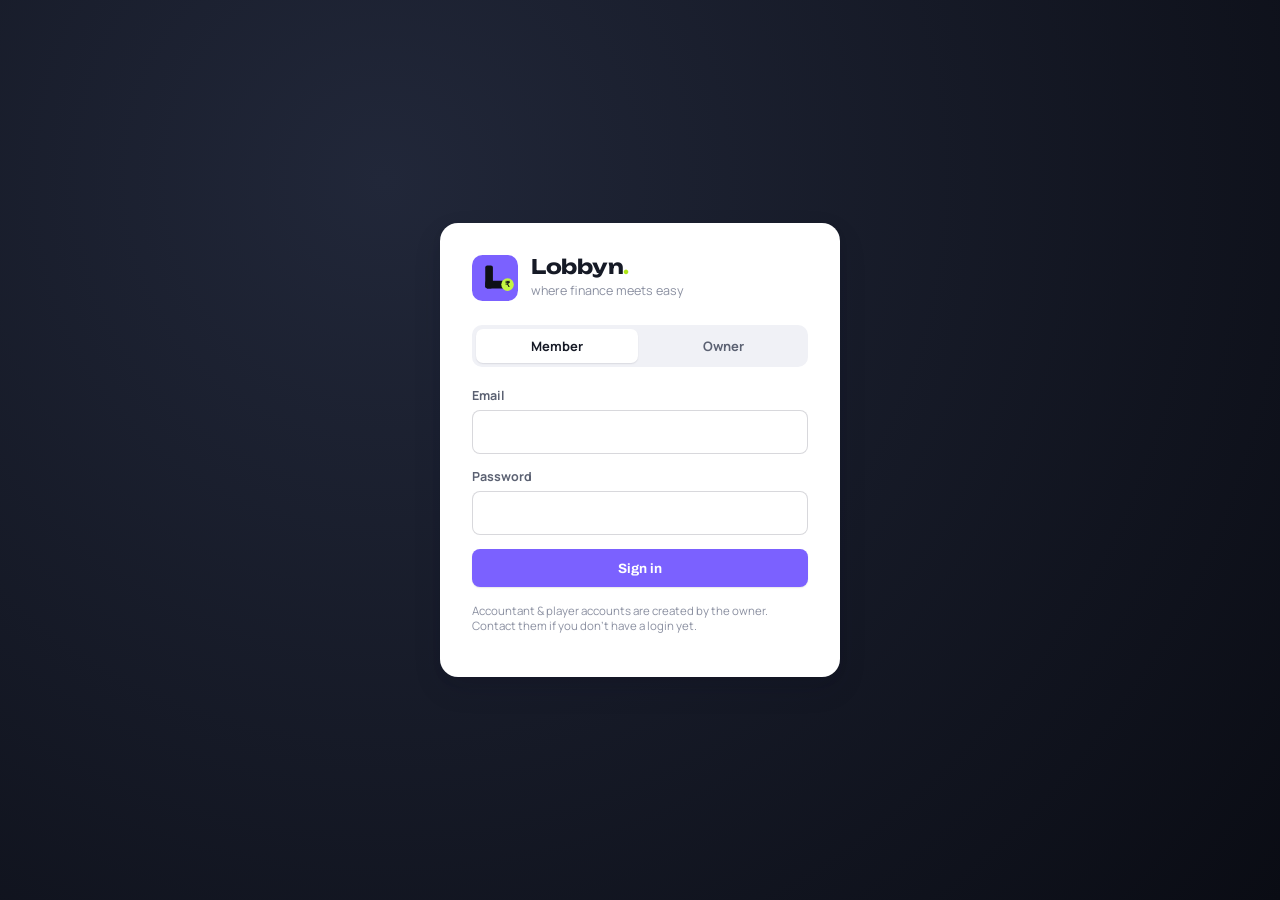
==== index.html @ ceb93d9d "Rename index (3).html to index.html" ====
<!DOCTYPE html>
<html lang="en">
<head>
<meta charset="UTF-8">
<meta name="viewport" content="width=device-width, initial-scale=1, maximum-scale=1">
<title>Lobbyn — where finance meets easy</title>
<link rel="stylesheet" href="fonts.css">
<link rel="preconnect" href="https://fonts.googleapis.com">
<link rel="preconnect" href="https://fonts.gstatic.com" crossorigin>
<link href="https://fonts.googleapis.com/css2?family=Unbounded:wght@600;700&display=swap" rel="stylesheet">
<style>
  :root {
    color-scheme: light;
    --ink-950: #0a0c14;
    --ink-900: #10131e;
    --ink-800: #171b2a;
    --ink-700: #212739;
    --ink-600: #2d3550;
    /* Lobbyn brand palette */
    --violet-700: #4b2fd1;  /* Deep */
    --violet-600: #6a4ae8;
    --violet-500: #7b61ff;  /* Primary */
    --violet-100: #ece7ff;
    --lime-500: #c4f542;    /* Accent */
    --lime-600: #aee617;
    --cyan-500: #17b8c4;
    --page: #f5f6f9;
    --surface: #ffffff;
    --surface-sunken: #f0f1f6;
    --ink-primary: #161a26;
    --ink-secondary: #5b6172;
    --ink-muted: #8b90a1;
    --border: rgba(15,16,42,0.09);
    --border-strong: rgba(15,16,42,0.16);
    --shadow-sm: 0 1px 2px rgba(15,16,42,0.06), 0 1px 1px rgba(15,16,42,0.04);
    --shadow-md: 0 4px 10px rgba(15,16,42,0.08), 0 2px 4px rgba(15,16,42,0.05);
    --shadow-lg: 0 12px 28px rgba(15,16,42,0.12), 0 4px 10px rgba(15,16,42,0.06);
    --good: #0ca35c;
    --good-bg: #e3f8ed;
    --warning: #a66c00;
    --warning-bg: #fdf1d6;
    --serious: #c1502c;
    --serious-bg: #fbe8e0;
    --critical: #c22e2e;
    --critical-bg: #fbe4e4;
    --seq-1: #b7a4f2;
    --seq-2: #9678ea;
    --seq-3: #7040d6;
    --seq-4: #4c2aa6;
    --radius-sm: 8px;
    --radius-md: 12px;
    --radius-lg: 18px;
    --font-display: 'Archivo', system-ui, -apple-system, sans-serif;
    --font-brand: 'Unbounded', 'Archivo', system-ui, sans-serif;
    --font-body: 'Manrope', system-ui, -apple-system, sans-serif;
    --font-mono: 'JetBrains Mono', ui-monospace, monospace;
  }

  * { box-sizing: border-box; }
  html, body { margin: 0; padding: 0; }
  body {
    font-family: var(--font-body);
    background: var(--page);
    color: var(--ink-primary);
    -webkit-font-smoothing: antialiased;
    min-height: 100vh;
  }
  h1, h2, h3, h4, .brand, button, .nav-item, .btn { font-family: var(--font-display); }
  .brand-word { font-family: var(--font-brand); font-weight: 700; letter-spacing: -0.3px; }
  .brand-word .dot { color: var(--lime-600); }
  .num, td.num, .stat-value, .badge-count { font-variant-numeric: tabular-nums; font-family: var(--font-mono); }
  a { color: inherit; }
  button { font: inherit; cursor: pointer; }
  input, select, textarea { font: inherit; }

  @media (prefers-reduced-motion: no-preference) {
    .card, .btn, .nav-item, .modal-panel, .toast { transition: box-shadow .18s ease, transform .18s ease, background .18s ease, border-color .18s ease; }
  }

  /* ---------- Layout shell ---------- */
  #app { min-height: 100vh; }
  .shell { display: flex; min-height: 100vh; }
  .sidebar {
    width: 248px; flex-shrink: 0; background: linear-gradient(180deg, var(--ink-900), var(--ink-950));
    color: #dfe1f0; display: flex; flex-direction: column; position: sticky; top: 0; height: 100vh;
  }
  .sidebar-brand { padding: 22px 20px 18px; display: flex; align-items: center; gap: 11px; border-bottom: 1px solid rgba(255,255,255,0.08); }
  .sidebar-brand .mark { width: 34px; height: 34px; flex-shrink: 0; }
  .sidebar-brand .name { font-size: 16px; color: #fff; line-height: 1.1; }
  .sidebar-brand .sub { font-size: 10.5px; color: #939ab8; letter-spacing: .06em; text-transform: uppercase; margin-top: 3px; }
  .sidebar-nav { flex: 1; padding: 14px 10px; display: flex; flex-direction: column; gap: 2px; overflow-y: auto; }
  .nav-item {
    display: flex; align-items: center; gap: 11px; padding: 10px 12px; border-radius: var(--radius-sm);
    background: transparent; border: none; color: #b7bad3; text-align: left; font-size: 13.5px; font-weight: 600;
    width: 100%;
  }
  .nav-item svg { width: 18px; height: 18px; flex-shrink: 0; opacity: .85; }
  .nav-item:hover { background: rgba(255,255,255,0.06); color: #fff; }
  .nav-item.active { background: rgba(123,97,255,0.22); color: #d9c9fb; }
  .nav-item.active svg { opacity: 1; }
  .sidebar-foot { padding: 14px; border-top: 1px solid rgba(255,255,255,0.08); }
  .sidebar-user { display: flex; align-items: center; gap: 10px; padding: 8px; border-radius: var(--radius-sm); }
  .sidebar-user .avatar {
    width: 32px; height: 32px; border-radius: 50%; background: var(--ink-700); color: #fff; display: flex;
    align-items: center; justify-content: center; font-weight: 700; font-size: 13px; flex-shrink: 0;
  }
  .sidebar-user .who { flex: 1; min-width: 0; }
  .sidebar-user .who .n { color: #fff; font-size: 13px; font-weight: 700; white-space: nowrap; overflow: hidden; text-overflow: ellipsis; }
  .sidebar-user .who .r { color: #9098b8; font-size: 11px; white-space: nowrap; overflow: hidden; text-overflow: ellipsis; }
  .sidebar-user-editable { cursor: pointer; }
  .sidebar-user-editable:hover { background: rgba(255,255,255,0.06); }
  .logout-btn { background: none; border: none; color: #9098b8; padding: 6px; border-radius: 6px; display: flex; }
  .logout-btn:hover { color: #fff; background: rgba(255,255,255,0.08); }
  .logout-btn svg { width: 16px; height: 16px; }

  .main { flex: 1; min-width: 0; display: flex; flex-direction: column; }
  .topbar {
    height: 64px; flex-shrink: 0; display: flex; align-items: center; justify-content: space-between;
    padding: 0 28px; background: var(--surface); border-bottom: 1px solid var(--border);
    position: sticky; top: 0; z-index: 5;
  }
  .topbar h1 { margin: 0; font-size: 18px; font-weight: 700; }
  .topbar .sub { font-size: 12.5px; color: var(--ink-muted); margin-top: 1px; }
  .content { padding: 26px 28px 60px; max-width: 1240px; width: 100%; margin: 0 auto; }

  /* ---------- Primitives ---------- */
  .btn {
    display: inline-flex; align-items: center; justify-content: center; gap: 8px; padding: 9px 16px;
    border-radius: var(--radius-sm); border: 1px solid transparent; font-weight: 700; font-size: 13.5px;
    min-height: 38px; white-space: nowrap;
  }
  .btn svg { width: 15px; height: 15px; }
  .btn-primary { background: var(--violet-500); color: #fff; box-shadow: var(--shadow-sm); }
  .btn-primary:hover { background: var(--violet-600); box-shadow: var(--shadow-md); transform: translateY(-1px); }
  .btn-primary:active { transform: translateY(0); background: var(--violet-700); }
  .btn-secondary { background: var(--surface); border-color: var(--border-strong); color: var(--ink-primary); }
  .btn-secondary:hover { background: var(--surface-sunken); }
  .btn-ghost { background: transparent; color: var(--ink-secondary); border-color: transparent; }
  .btn-ghost:hover { background: var(--surface-sunken); color: var(--ink-primary); }
  .btn-danger { background: var(--critical-bg); color: var(--critical); }
  .btn-danger:hover { filter: brightness(0.97); }
  .btn-sm { min-height: 30px; padding: 5px 11px; font-size: 12.5px; border-radius: 7px; }
  .btn:disabled { opacity: .5; cursor: not-allowed; }
  .btn-block { width: 100%; }

  .card {
    background: var(--surface); border: 1px solid var(--border); border-radius: var(--radius-md);
    box-shadow: var(--shadow-sm); padding: 20px;
  }
  .card-title { font-size: 14px; font-weight: 700; margin: 0 0 4px; display: flex; align-items: center; gap: 8px; }
  .card-sub { font-size: 12px; color: var(--ink-muted); margin: 0 0 14px; }
  .title-icon {
    width: 24px; height: 24px; border-radius: 7px; display: inline-flex; align-items: center;
    justify-content: center; flex-shrink: 0; background: var(--surface-sunken); color: var(--ink-secondary);
  }
  .title-icon svg { width: 13px; height: 13px; }
  .title-icon.violet { background: var(--violet-100); color: var(--violet-700); }

  .grid { display: grid; gap: 16px; }
  .grid-4 { grid-template-columns: repeat(4, 1fr); }
  .grid-3 { grid-template-columns: repeat(3, 1fr); }
  .grid-2 { grid-template-columns: repeat(2, 1fr); }
  @media (max-width: 1080px) { .grid-4 { grid-template-columns: repeat(2, 1fr); } .grid-3 { grid-template-columns: repeat(2, 1fr); } }
  @media (max-width: 640px) { .grid-4, .grid-3, .grid-2 { grid-template-columns: 1fr; } }

  .stat-tile { display: flex; flex-direction: column; gap: 6px; }
  .stat-tile .label { font-size: 12px; color: var(--ink-muted); font-weight: 700; text-transform: uppercase; letter-spacing: .04em; }
  .stat-tile .value { font-size: 26px; font-weight: 700; letter-spacing: -0.01em; }
  .stat-tile .delta { font-size: 12px; font-weight: 700; }
  .stat-tile .delta.good { color: var(--good); }
  .stat-tile .delta.bad { color: var(--critical); }
  .stat-tile .delta.muted { color: var(--ink-muted); }
  .stat-tile .icon-badge {
    width: 34px; height: 34px; border-radius: 9px; display: flex; align-items: center; justify-content: center;
    background: var(--violet-100); color: var(--violet-700); margin-bottom: 2px;
  }
  .stat-tile .icon-badge svg { width: 17px; height: 17px; }

  .pill {
    display: inline-flex; align-items: center; gap: 5px; padding: 3px 10px; border-radius: 100px;
    font-size: 11.5px; font-weight: 700; text-transform: uppercase; letter-spacing: .03em; white-space: nowrap;
  }
  .pill-booked { background: var(--warning-bg); color: var(--warning); }
  .pill-completed { background: var(--good-bg); color: var(--good); }
  .pill-cancelled { background: var(--critical-bg); color: var(--critical); }
  .pill-income { background: var(--good-bg); color: var(--good); }
  .pill-expense { background: var(--critical-bg); color: var(--critical); }
  .pill-active { background: var(--good-bg); color: var(--good); }
  .pill-inactive { background: var(--surface-sunken); color: var(--ink-muted); }
  .pill-owner { background: var(--violet-100); color: var(--violet-700); }
  .pill-accountant { background: #e8f0fc; color: #2a5b9c; }
  .pill-player { background: var(--surface-sunken); color: var(--ink-secondary); }

  table { width: 100%; border-collapse: collapse; }
  th { text-align: left; font-size: 11px; text-transform: uppercase; letter-spacing: .04em; color: var(--ink-muted); font-weight: 700; padding: 0 12px 10px; }
  td { padding: 12px; font-size: 13.5px; border-top: 1px solid var(--border); vertical-align: middle; }
  tr:hover td { background: var(--surface-sunken); }
  .table-wrap { overflow-x: auto; }
  .table-card { padding: 8px 8px 4px; }
  .table-card th:first-child, .table-card td:first-child { padding-left: 16px; }
  .empty-row td { text-align: center; color: var(--ink-muted); padding: 30px 12px; }

  label.field { display: block; margin-bottom: 14px; }
  label.field .lbl { display: block; font-size: 12.5px; font-weight: 700; color: var(--ink-secondary); margin-bottom: 6px; }
  input[type=text], input[type=email], input[type=password], input[type=number], input[type=date],
  input[type=time], input[type=datetime-local], input[type=tel], select, textarea {
    width: 100%; padding: 10px 12px; border-radius: var(--radius-sm); border: 1px solid var(--border-strong);
    background: var(--surface); font-size: 16px; color: var(--ink-primary); min-height: 44px;
  }
  textarea { min-height: 80px; resize: vertical; }
  input:focus, select:focus, textarea:focus { outline: none; border-color: var(--violet-500); box-shadow: 0 0 0 3px rgba(123,97,255,0.18); }
  .form-row { display: flex; gap: 12px; }
  .form-row > * { flex: 1; min-width: 0; }
  @media (max-width: 560px) { .form-row { flex-direction: column; gap: 0; } }
  .hint { font-size: 11.5px; color: var(--ink-muted); margin-top: 5px; }
  .error-text { font-size: 12.5px; color: var(--critical); margin-top: 6px; }
  .field-divider { display: flex; align-items: center; gap: 8px; margin: 4px 0 14px; }
  .field-divider::after { content: ''; flex: 1; height: 1px; background: var(--border); }
  .field-divider span { font-size: 11px; font-weight: 700; letter-spacing: .04em; text-transform: uppercase; color: var(--ink-muted); white-space: nowrap; }
  label.checkbox-field { display: flex; align-items: center; gap: 8px; }
  label.checkbox-field input[type=checkbox] { width: 17px; height: 17px; min-height: 0; flex-shrink: 0; }
  label.checkbox-field .lbl { margin-bottom: 0; }
  input[type=number]:disabled { opacity: .5; }

  .modal-backdrop {
    position: fixed; inset: 0; background: rgba(10,12,20,0.45); display: flex; align-items: center;
    justify-content: center; z-index: 60; padding: 20px; backdrop-filter: blur(2px);
  }
  .modal-panel {
    background: var(--surface); border-radius: var(--radius-lg); box-shadow: var(--shadow-lg);
    width: 100%; max-width: 480px; max-height: 88vh; overflow-y: auto; padding: 24px;
  }
  .modal-panel.wide { max-width: 640px; }
  .modal-head {
    display: flex; align-items: center; justify-content: space-between;
    position: sticky; top: -24px; z-index: 2; background: var(--surface);
    margin: -24px -24px 16px; padding: 20px 24px 14px;
    border-radius: var(--radius-lg) var(--radius-lg) 0 0;
    border-bottom: 1px solid var(--border);
  }
  .modal-head h3 { margin: 0; font-size: 17px; }
  .modal-close {
    background: var(--surface-sunken); border: none; color: var(--ink-secondary); padding: 8px;
    border-radius: 8px; flex-shrink: 0; display: flex;
  }
  .modal-close svg { width: 16px; height: 16px; }
  .modal-close:hover { background: var(--border-strong); color: var(--ink-primary); }

  .toast-stack { position: fixed; bottom: 20px; right: 20px; display: flex; flex-direction: column; gap: 8px; z-index: 100; }
  .toast {
    background: var(--ink-900); color: #fff; padding: 12px 16px; border-radius: var(--radius-sm); font-size: 13.5px;
    box-shadow: var(--shadow-lg); max-width: 320px; font-weight: 600; display: flex; align-items: center; gap: 8px;
  }
  .toast.success { background: #0d3d29; }
  .toast.error { background: #4a1414; }

  .section-head { display: flex; align-items: center; justify-content: space-between; margin-bottom: 16px; flex-wrap: wrap; gap: 10px; }
  .section-head h2 { margin: 0; font-size: 19px; }
  .filter-bar { display: flex; gap: 8px; margin-bottom: 14px; flex-wrap: wrap; }
  .filter-chip {
    padding: 6px 13px; border-radius: 100px; border: 1px solid var(--border-strong); background: var(--surface);
    font-size: 12.5px; font-weight: 700; color: var(--ink-secondary);
  }
  .filter-chip.active { background: var(--ink-900); border-color: var(--ink-900); color: #fff; }

  .kv { display: flex; justify-content: space-between; font-size: 13px; padding: 7px 0; border-bottom: 1px solid var(--border); }
  .kv:last-child { border-bottom: none; }
  .kv .k { color: var(--ink-muted); }
  .kv .v { font-weight: 700; }

  /* ---------- Login ---------- */
  .login-wrap { min-height: 100vh; display: flex; align-items: center; justify-content: center; background: radial-gradient(circle at 30% 20%, var(--ink-700), var(--ink-950)); padding: 20px; }
  .login-card { width: 100%; max-width: 400px; background: var(--surface); border-radius: var(--radius-lg); box-shadow: var(--shadow-lg); padding: 32px; }
  .login-brand { display: flex; align-items: center; gap: 13px; margin-bottom: 24px; }
  .login-brand .mark { width: 46px; height: 46px; flex-shrink: 0; }
  .login-brand h1 { font-size: 20px; margin: 0; line-height: 1; }
  .login-brand p { font-size: 12.5px; color: var(--ink-muted); margin: 5px 0 0; }
  .login-tabs { display: flex; gap: 4px; background: var(--surface-sunken); padding: 4px; border-radius: 10px; margin-bottom: 20px; }
  .login-tab { flex: 1; padding: 8px; border: none; background: transparent; border-radius: 7px; font-weight: 700; font-size: 13px; color: var(--ink-secondary); }
  .login-tab.active { background: var(--surface); box-shadow: var(--shadow-sm); color: var(--ink-primary); }

  .empty-state { text-align: center; padding: 50px 20px; color: var(--ink-muted); }
  .empty-state svg { width: 40px; height: 40px; margin-bottom: 10px; opacity: .4; }
  .empty-state p { margin: 0; font-size: 13.5px; }

  .divider { height: 1px; background: var(--border); margin: 16px 0; }

  @media (max-width: 860px) {
    .sidebar { position: fixed; left: -260px; z-index: 50; transition: left .2s ease; box-shadow: var(--shadow-lg); }
    .sidebar.open { left: 0; }
    .content { padding: 18px 16px 50px; }
    .topbar { padding: 0 16px; }
    .menu-btn { display: inline-flex !important; }
  }
  .menu-btn { display: none; background: none; border: none; padding: 6px; border-radius: 6px; }
  .menu-btn svg { width: 20px; height: 20px; }
  .sidebar-scrim { display: none; }
  .sidebar-scrim.show { display: block; position: fixed; inset: 0; background: rgba(0,0,0,0.3); z-index: 45; }

  .list-row { display: flex; align-items: center; justify-content: space-between; gap: 12px; padding: 12px 4px; border-top: 1px solid var(--border); }
  .list-row:first-child { border-top: none; }
  .list-row .main-text { font-size: 13.5px; font-weight: 700; }
  .list-row .sub-text { font-size: 12px; color: var(--ink-muted); margin-top: 1px; }
</style>
</head>
<body>
<div id="app"></div>
<div class="toast-stack" id="toastStack"></div>
<script src="vendor-supabase-js.js"></script>
<script>
// ============================================================
// Config — swap these for your own Supabase project (see README).
// ============================================================
const SUPABASE_URL = 'https://ixfuyoqrqaftuihwcvjw.supabase.co';
const SUPABASE_ANON_KEY = 'eyJhbGciOiJIUzI1NiIsInR5cCI6IkpXVCJ9.eyJpc3MiOiJzdXBhYmFzZSIsInJlZiI6Iml4ZnV5b3FycWFmdHVpaHdjdmp3Iiwicm9sZSI6ImFub24iLCJpYXQiOjE3ODM5NjQyNDIsImV4cCI6MjA5OTU0MDI0Mn0.k7x0WvHF92xDft3lUGanIU_ha9rEjPZ8C65knPFtQkQ';
const sb = supabase.createClient(SUPABASE_URL, SUPABASE_ANON_KEY);

// ============================================================
// Brand mark — Lobbyn app icon (L + ₹ coin). Scales to its container.
// ============================================================
const LOBBYN_ICON = '<svg viewBox="0 0 132 132" width="100%" height="100%" style="display:block" aria-hidden="true"><rect x="0" y="0" width="132" height="132" rx="30" fill="#7b61ff"/><rect x="38" y="30" width="22" height="66" rx="6" fill="#0e1016"/><rect x="38" y="74" width="56" height="22" rx="6" fill="#0e1016"/><circle cx="102" cy="85" r="18" fill="#c4f542"/><text x="102" y="93" font-family="Archivo, sans-serif" font-size="22" font-weight="700" fill="#0e1016" text-anchor="middle">₹</text></svg>';

// ============================================================
// Icons (inline SVG, no emoji)
// ============================================================
const ICONS = {
  dashboard: '<svg viewBox="0 0 24 24" fill="none" stroke="currentColor" stroke-width="2" stroke-linecap="round" stroke-linejoin="round"><rect x="3" y="3" width="7" height="9" rx="1.5"/><rect x="14" y="3" width="7" height="5" rx="1.5"/><rect x="14" y="12" width="7" height="9" rx="1.5"/><rect x="3" y="16" width="7" height="5" rx="1.5"/></svg>',
  slots: '<svg viewBox="0 0 24 24" fill="none" stroke="currentColor" stroke-width="2" stroke-linecap="round" stroke-linejoin="round"><rect x="3" y="5" width="18" height="16" rx="2"/><path d="M3 10h18M8 3v4M16 3v4"/></svg>',
  finance: '<svg viewBox="0 0 24 24" fill="none" stroke="currentColor" stroke-width="2" stroke-linecap="round" stroke-linejoin="round"><rect x="2" y="6" width="20" height="14" rx="2"/><path d="M2 10h20"/><circle cx="17" cy="15" r="1.6"/></svg>',
  teams: '<svg viewBox="0 0 24 24" fill="none" stroke="currentColor" stroke-width="2" stroke-linecap="round" stroke-linejoin="round"><circle cx="9" cy="8" r="3.2"/><path d="M2.5 20c0-3.6 2.9-6.2 6.5-6.2s6.5 2.6 6.5 6.2"/><circle cx="17.5" cy="8.5" r="2.5"/><path d="M15.8 13.9c2.9.3 5.2 2.6 5.2 6.1"/></svg>',
  members: '<svg viewBox="0 0 24 24" fill="none" stroke="currentColor" stroke-width="2" stroke-linecap="round" stroke-linejoin="round"><circle cx="12" cy="8" r="4"/><path d="M4 21c0-4.4 3.6-7 8-7s8 2.6 8 7"/></svg>',
  logout: '<svg viewBox="0 0 24 24" fill="none" stroke="currentColor" stroke-width="2" stroke-linecap="round" stroke-linejoin="round"><path d="M9 21H5a2 2 0 01-2-2V5a2 2 0 012-2h4"/><path d="M16 17l5-5-5-5"/><path d="M21 12H9"/></svg>',
  plus: '<svg viewBox="0 0 24 24" fill="none" stroke="currentColor" stroke-width="2.2" stroke-linecap="round" stroke-linejoin="round"><path d="M12 5v14M5 12h14"/></svg>',
  close: '<svg viewBox="0 0 24 24" fill="none" stroke="currentColor" stroke-width="2.2" stroke-linecap="round" stroke-linejoin="round"><path d="M18 6L6 18M6 6l12 12"/></svg>',
  menu: '<svg viewBox="0 0 24 24" fill="none" stroke="currentColor" stroke-width="2" stroke-linecap="round"><path d="M3 6h18M3 12h18M3 18h18"/></svg>',
  edit: '<svg viewBox="0 0 24 24" fill="none" stroke="currentColor" stroke-width="2" stroke-linecap="round" stroke-linejoin="round"><path d="M12 20h9"/><path d="M16.5 3.5a2.1 2.1 0 013 3L7 19l-4 1 1-4z"/></svg>',
  trash: '<svg viewBox="0 0 24 24" fill="none" stroke="currentColor" stroke-width="2" stroke-linecap="round" stroke-linejoin="round"><path d="M3 6h18M8 6V4a2 2 0 012-2h4a2 2 0 012 2v2m3 0l-1 14a2 2 0 01-2 2H7a2 2 0 01-2-2L4 6"/></svg>',
  key: '<svg viewBox="0 0 24 24" fill="none" stroke="currentColor" stroke-width="2" stroke-linecap="round" stroke-linejoin="round"><circle cx="8" cy="15" r="4"/><path d="M10.8 12.2L20 3M16 7l3 3M13 10l2 2"/></svg>',
  clock: '<svg viewBox="0 0 24 24" fill="none" stroke="currentColor" stroke-width="2" stroke-linecap="round" stroke-linejoin="round"><circle cx="12" cy="12" r="9"/><path d="M12 7v5l4 2"/></svg>',
  wallet: '<svg viewBox="0 0 24 24" fill="none" stroke="currentColor" stroke-width="2" stroke-linecap="round" stroke-linejoin="round"><path d="M20 7H6a2 2 0 00-2 2v9a2 2 0 002 2h14v-6"/><path d="M4 9V6a2 2 0 012-2h10"/><circle cx="17" cy="15" r="1.4"/></svg>',
  analytics: '<svg viewBox="0 0 24 24" fill="none" stroke="currentColor" stroke-width="2" stroke-linecap="round" stroke-linejoin="round"><path d="M4 20V10M12 20V4M20 20v-7"/></svg>',
  trophy: '<svg viewBox="0 0 24 24" fill="none" stroke="currentColor" stroke-width="2" stroke-linecap="round" stroke-linejoin="round"><path d="M8 4h8v5a4 4 0 01-8 0V4z"/><path d="M8 5H4.5A1.5 1.5 0 004 7.5C4 9 5.5 10 7.5 10M16 5h3.5A1.5 1.5 0 0121 7.5C21 9 19.5 10 17.5 10"/><path d="M12 13v3M9 20h6M10 16.5h4v2a1 1 0 01-1 1h-2a1 1 0 01-1-1v-2z"/></svg>',
};
function icon(name){ return ICONS[name] || ''; }

// ============================================================
// Session
// ============================================================
let session = null;
try { session = JSON.parse(localStorage.getItem('oh_session') || 'null'); } catch(e) { session = null; }
function saveSession(){ localStorage.setItem('oh_session', JSON.stringify(session)); }
function isOwner(){ return session && session.type === 'owner'; }
function isMember(){ return session && session.type === 'member'; }
function myRole(){ return isOwner() ? 'owner' : (isMember() ? session.member.role : null); }
function canEdit(){ return isOwner() || myRole() === 'accountant'; }

// Every read/write RPC takes p_passcode + p_member_id + p_password — this builds the
// shared triple from whichever role is logged in.
function authTriple(){
  if (isOwner()) return { p_passcode: session.passcode, p_member_id: null, p_password: null };
  if (isMember()) return { p_passcode: null, p_member_id: session.member.id, p_password: session.password };
  return { p_passcode: null, p_member_id: null, p_password: null };
}

async function rpc(name, params){
  const { data, error } = await sb.rpc(name, params);
  if (error) { toast(error.message || 'Something went wrong', 'error'); throw error; }
  return data;
}

// ============================================================
// Toasts
// ============================================================
function toast(msg, kind){
  const stack = document.getElementById('toastStack');
  const el = document.createElement('div');
  el.className = 'toast' + (kind === 'success' ? ' success' : kind === 'error' ? ' error' : '');
  el.textContent = msg;
  stack.appendChild(el);
  setTimeout(() => el.remove(), 3600);
}

// ============================================================
// Formatting helpers
// ============================================================
function money(n){ return '₹' + Math.round(Number(n)||0).toLocaleString('en-IN'); }
function fmtDate(d){ if(!d) return '—'; const dt = new Date(d); return dt.toLocaleDateString('en-IN', {day:'numeric', month:'short', year:'numeric'}); }
function todayISO(){ return new Date().toISOString().slice(0,10); }
function initials(name){ return (name||'?').trim().split(/\s+/).map(w=>w[0]).slice(0,2).join('').toUpperCase(); }
function statusLabel(s){ return (s||'').replace(/_/g,' ').replace(/\b\w/g, c => c.toUpperCase()); }
// A completed BR/scrim slot with no placement means the result was never entered.
// Clash Squad has no placement by design, so it can't be detected this way.
function slotNeedsResult(s){
  return s.status === 'completed' && s.lobby_type !== 'clash_squad' && s.placement == null;
}
function lobbyTypeLabel(s){ return (s.lobby_type === 'tournament' && s.tournament_name) ? s.tournament_name : statusLabel(s.lobby_type); }
function escapeHtml(s){ return String(s==null?'':s).replace(/[&<>"']/g, c => ({'&':'&amp;','<':'&lt;','>':'&gt;','"':'&quot;',"'":'&#39;'}[c])); }
function roleLabel(r){ return r === 'owner' ? 'Owner' : r === 'accountant' ? 'Accountant' : 'Player'; }

// ============================================================
// App state / router
// ============================================================
let route = 'dashboard';

function nav(r){ route = r; render(); }

async function render(){
  const app = document.getElementById('app');
  if (!session){
    app.innerHTML = renderLogin();
    bindLogin();
    return;
  }
  if (isOwner() && !session.org){
    try {
      await loadOwnerProfile();
      saveSession();
    } catch (e) {
      session.org = { name: '', ownerName: '', contact: '' };
    }
  }
  app.innerHTML = renderShell();
  bindShell();
  await renderRoute();
  if (isOwner() && !session.org.ownerName) openOrgProfileModal(true);
}

function bindShell(){
  const menuBtn = document.getElementById('menuBtn');
  const sidebar = document.getElementById('sidebar');
  const scrim = document.getElementById('sidebarScrim');
  if (menuBtn) menuBtn.onclick = () => { sidebar.classList.add('open'); scrim.classList.add('show'); };
  if (scrim) scrim.onclick = () => { sidebar.classList.remove('open'); scrim.classList.remove('show'); };
  document.getElementById('logoutBtn').onclick = (e) => {
    e.stopPropagation();
    session = null; localStorage.removeItem('oh_session'); route = 'dashboard'; render();
  };
  const profileTrigger = document.getElementById('orgProfileTrigger');
  if (profileTrigger) profileTrigger.onclick = () => openOrgProfileModal(false);
  document.querySelectorAll('.nav-item[data-nav]').forEach(btn => {
    btn.onclick = () => { nav(btn.dataset.nav); sidebar.classList.remove('open'); scrim.classList.remove('show'); };
  });
}

async function renderRoute(){
  const content = document.getElementById('content');
  const titleEl = document.getElementById('pageTitle');
  const subEl = document.getElementById('pageSub');
  const meta = ROUTES[route] || ROUTES.dashboard;
  titleEl.textContent = meta.title();
  subEl.textContent = meta.sub();
  content.innerHTML = '<div class="empty-state"><p>Loading…</p></div>';
  try {
    const html = await meta.render();
    content.innerHTML = html;
    if (meta.bind) meta.bind();
  } catch(e){
    console.error(e);
    content.innerHTML = '<div class="empty-state"><p>Could not load this page.</p></div>';
  }
}

// ============================================================
// Login screen
// ============================================================
let loginTab = 'member';

function renderLogin(){
  return `
  <div class="login-wrap">
    <div class="login-card">
      <div class="login-brand">
        <div class="mark">${LOBBYN_ICON}</div>
        <div>
          <h1 class="brand-word">Lobbyn<span class="dot">.</span></h1>
          <p>where finance meets easy</p>
        </div>
      </div>
      <div class="login-tabs">
        <button class="login-tab ${loginTab==='member'?'active':''}" data-tab="member">Member</button>
        <button class="login-tab ${loginTab==='owner'?'active':''}" data-tab="owner">Owner</button>
      </div>
      ${loginTab === 'owner' ? `
      <form id="ownerLoginForm">
      <label class="field"><span class="lbl">Org name</span>
          <input type="text" name="orgname" required>
        </label>
        <label class="field"><span class="lbl">Owner passcode</span>
          <input type="password" name="passcode" required autocomplete="current-password">
        </label>
        <div id="loginError" class="error-text" style="display:none"></div>
        <button class="btn btn-primary btn-block" type="submit">Sign in as owner</button>
      </form>` : `
      <form id="memberLoginForm">
        <label class="field"><span class="lbl">Email</span>
          <input type="email" name="email" required autocomplete="username">
        </label>
        <label class="field"><span class="lbl">Password</span>
          <input type="password" name="password" required autocomplete="current-password">
        </label>
        <div id="loginError" class="error-text" style="display:none"></div>
        <button class="btn btn-primary btn-block" type="submit">Sign in</button>
      </form>
      <p class="hint" style="margin-top:16px">Accountant &amp; player accounts are created by the owner. Contact them if you don't have a login yet.</p>
      `}
    </div>
  </div>`;
}

function bindLogin(){
  document.querySelectorAll('.login-tab').forEach(t => t.onclick = () => { loginTab = t.dataset.tab; render(); });
  const errEl = () => document.getElementById('loginError');
  const memForm = document.getElementById('memberLoginForm');
  if (memForm) memForm.onsubmit = async (e) => {
    e.preventDefault();
    const fd = new FormData(memForm);
    const btn = memForm.querySelector('button');
    btn.disabled = true;
    try {
      const data = await rpc('member_login', { p_email: fd.get('email'), p_password: fd.get('password') });
      if (!data.success){
        errEl().textContent = data.error === 'wrong_password' ? 'Incorrect email or password.'
          : data.error === 'no_account' ? 'No account with that email.'
          : data.error === 'account_inactive' ? 'This account has been deactivated.'
          : data.error === 'too_many_attempts' ? 'Too many attempts — try again in a few minutes.'
          : 'Could not sign in.';
        errEl().style.display = 'block';
        return;
      }
      session = { type: 'member', member: data.member, password: fd.get('password') };
      saveSession();
      route = 'dashboard';
      render();
    } finally { btn.disabled = false; }
  };
  const ownerForm = document.getElementById('ownerLoginForm');
  if (ownerForm) ownerForm.onsubmit = async (e) => {
    e.preventDefault();
    const fd = new FormData(ownerForm);
    const btn = ownerForm.querySelector('button');
    btn.disabled = true;
    try {
     const orgId = await rpc('org_owner_login', { p_org_name: fd.get('orgname'), p_passcode: fd.get('passcode') });
      if (!orgId){
        errEl().textContent = 'Incorrect passcode.';
        errEl().style.display = 'block';
        return;
      }
      session = { type: 'owner', passcode: fd.get('passcode') };
      try {
        await loadOwnerProfile();
      } catch (err) {
        session.org = { name: '', ownerName: '', contact: '' };
      }
      saveSession();
      route = 'dashboard';
      render();
      if (!session.org.ownerName) openOrgProfileModal(true);
    } finally { btn.disabled = false; }
  };
}

// Fetches the org's name/owner-name/contact and caches it on the session so the sidebar can
// show "Acme Esports / Priya Sharma" instead of the generic "Owner" label.
async function loadOwnerProfile(){
  const [profile] = await rpc('owner_get_profile', { p_passcode: session.passcode });
  session.org = { name: profile.org_name, ownerName: profile.owner_name, contact: profile.contact };
}

function openOrgProfileModal(isFirstTime){
  const org = session.org || { name: '', ownerName: '', contact: '' };
  openModal(`
    <div class="modal-panel">
      <div class="modal-head">
        <h3>${isFirstTime ? 'Set up your org' : 'Edit org profile'}</h3>
        ${isFirstTime ? '' : '<button class="modal-close">' + icon('close') + '</button>'}
      </div>
      ${isFirstTime ? '<p class="hint" style="margin:-4px 0 14px">Tell us who\'s running this org — it replaces the generic "Owner" label in the sidebar.</p>' : ''}
      <form id="orgProfileForm">
        <label class="field"><span class="lbl">Org name</span>
          <input type="text" name="org_name" required value="${escapeHtml(org.name || '')}">
        </label>
        <label class="field"><span class="lbl">Owner name</span>
          <input type="text" name="owner_name" required value="${escapeHtml(org.ownerName || '')}">
        </label>
        <label class="field"><span class="lbl">Contact (phone or email)</span>
          <input type="text" name="contact" value="${escapeHtml(org.contact || '')}">
        </label>
        <button class="btn btn-primary btn-block" type="submit">Save</button>
      </form>
    </div>`);
  document.getElementById('orgProfileForm').onsubmit = async (e) => {
    e.preventDefault();
    const fd = new FormData(e.target);
    const ok = await rpc('owner_update_profile', {
      p_passcode: session.passcode,
      p_org_name: fd.get('org_name'),
      p_owner_name: fd.get('owner_name'),
      p_contact: fd.get('contact') || ''
    });
    if (ok) {
      session.org = { name: fd.get('org_name').trim(), ownerName: fd.get('owner_name').trim(), contact: (fd.get('contact')||'').trim() };
      saveSession();
      toast('Org profile saved', 'success');
      closeModal();
      render();
    } else {
      toast('Could not save — check both fields are filled in', 'error');
    }
  };
}

// ============================================================
// Shell (sidebar + topbar)
// ============================================================
const OWNER_NAV = [
  ['dashboard','dashboard','Dashboard'],
  ['slots','slots','Slots & Lobbies'],
  ['finance','finance','Finance'],
  ['analytics','analytics','Analytics'],
  ['teams','teams','Teams'],
  ['members','members','Members'],
];
const ACCOUNTANT_NAV = [
  ['dashboard','dashboard','Dashboard'],
  ['slots','slots','Slots & Lobbies'],
  ['finance','finance','Finance'],
];
const PLAYER_NAV = [
  ['dashboard','dashboard','Dashboard'],
  ['slots','slots','Slots & Lobbies'],
  ['finance','finance','Finance'],
  ['analytics','analytics','Analytics'],
];

function renderShell(){
  const role = myRole();
  const navItems = role === 'owner' ? OWNER_NAV : role === 'accountant' ? ACCOUNTANT_NAV : PLAYER_NAV;
  const who = isOwner() ? (session.org && session.org.name) || 'Owner' : session.member.name;
  const subLabel = isOwner() ? ((session.org && session.org.ownerName) || 'Set up profile') : roleLabel(role);
  return `
  <div class="shell">
    <div class="sidebar-scrim" id="sidebarScrim"></div>
    <aside class="sidebar" id="sidebar">
      <div class="sidebar-brand">
        <div class="mark">${LOBBYN_ICON}</div>
        <div>
          <div class="name brand-word">Lobbyn<span class="dot">.</span></div>
          <div class="sub">Esports Finance</div>
        </div>
      </div>
      <nav class="sidebar-nav">
        ${navItems.map(([r,ic,label]) => `
          <button class="nav-item ${route===r?'active':''}" data-nav="${r}">${icon(ic)}<span>${label}</span></button>
        `).join('')}
      </nav>
      <div class="sidebar-foot">
        <div class="sidebar-user${isOwner() ? ' sidebar-user-editable' : ''}" ${isOwner() ? 'id="orgProfileTrigger" title="Edit org profile"' : ''}>
          <div class="avatar">${initials(who)}</div>
          <div class="who"><div class="n">${escapeHtml(who)}</div><div class="r">${escapeHtml(subLabel)}</div></div>
          <button class="logout-btn" id="logoutBtn" title="Log out">${icon('logout')}</button>
        </div>
      </div>
    </aside>
    <div class="main">
      <div class="topbar">
        <div style="display:flex;align-items:center;gap:12px">
          <button class="menu-btn" id="menuBtn">${icon('menu')}</button>
          <div>
            <h1 id="pageTitle"></h1>
            <div class="sub" id="pageSub"></div>
          </div>
        </div>
      </div>
      <div class="content" id="content"></div>
    </div>
  </div>`;
}

// ============================================================
// Modal helper
// ============================================================
function openModal(html){
  closeModal();
  const wrap = document.createElement('div');
  wrap.className = 'modal-backdrop';
  wrap.id = 'modalRoot';
  wrap.innerHTML = html;
  document.body.appendChild(wrap);
  wrap.addEventListener('click', (e) => { if (e.target === wrap) closeModal(); });
  wrap.querySelectorAll('.modal-close').forEach(b => b.onclick = closeModal);
}
function closeModal(){ const el = document.getElementById('modalRoot'); if (el) el.remove(); }

// ============================================================
// Shared data fetchers
// ============================================================
async function fetchTeams(){ return await rpc('list_teams', authTriple()); }
async function fetchSlots(){ return await rpc('list_slots', { ...authTriple(), p_from: null, p_to: null }); }
async function fetchTransactions(){ return await rpc('list_transactions', { ...authTriple(), p_from: null, p_to: null }); }
async function fetchSummary(){ return await rpc('get_finance_summary', authTriple()); }

let teamsCache = [];

// ============================================================
// Dashboard
// ============================================================
async function renderDashboard(){
  const [summary, slots, teams] = await Promise.all([fetchSummary(), fetchSlots(), fetchTeams()]);
  teamsCache = teams;
  const upcoming = slots.filter(s => s.status === 'booked' && s.slot_date >= todayISO())
    .sort((a,b) => a.slot_date.localeCompare(b.slot_date)).slice(0, 6);
  const recentTx = (await fetchTransactions()).slice(0, 6);

  return `
  <div class="grid grid-4" style="margin-bottom:16px">
    <div class="card stat-tile">
      <div class="icon-badge">${icon('wallet')}</div>
      <div class="label">Balance</div>
      <div class="value num">${money(summary.balance)}</div>
    </div>
    <div class="card stat-tile">
      <div class="icon-badge">${icon('finance')}</div>
      <div class="label">Total Income</div>
      <div class="value num">${money(summary.total_income)}</div>
      <div class="delta muted">Expenses ${money(summary.total_expense)}</div>
    </div>
    <div class="card stat-tile">
      <div class="icon-badge">${icon('slots')}</div>
      <div class="label">Spent on Slots</div>
      <div class="value num">${money(summary.slot_spend_total)}</div>
    </div>
    <div class="card stat-tile">
      <div class="icon-badge">${icon('clock')}</div>
      <div class="label">Upcoming Lobbies</div>
      <div class="value num">${summary.upcoming_slots}</div>
    </div>
  </div>
  <div class="grid grid-2">
    <div class="card">
      <div class="card-title"><span class="title-icon violet">${icon('slots')}</span> Upcoming lobbies</div>
      <div class="card-sub">Next booked slots, soonest first</div>
      ${upcoming.length ? upcoming.map(s => `
        <div class="list-row">
          <div>
            <div class="main-text">${escapeHtml(s.team_name || 'Unassigned')} — ${escapeHtml(lobbyTypeLabel(s))}</div>
            <div class="sub-text">${fmtDate(s.slot_date)}${s.start_time ? ' · ' + escapeHtml(s.start_time) + (s.end_time ? '–' + escapeHtml(s.end_time) : '') : ''}</div>
          </div>
          <span class="pill pill-${s.status}">${statusLabel(s.status)}</span>
        </div>`).join('') : '<div class="empty-state"><p>No upcoming lobbies booked.</p></div>'}
    </div>
    <div class="card">
      <div class="card-title"><span class="title-icon violet">${icon('finance')}</span> Recent transactions</div>
      <div class="card-sub">Latest entries in the ledger</div>
      ${recentTx.length ? recentTx.map(t => `
        <div class="list-row">
          <div>
            <div class="main-text">${escapeHtml(t.description || statusLabel(t.category))}</div>
            <div class="sub-text">${fmtDate(t.txn_date)}${t.team_name ? ' · ' + escapeHtml(t.team_name) : ''}</div>
          </div>
          <span class="pill pill-${t.type}">${t.type === 'income' ? '+' : '-'}${money(t.amount)}</span>
        </div>`).join('') : '<div class="empty-state"><p>No transactions recorded yet.</p></div>'}
    </div>
  </div>`;
}

// ============================================================
// Slots & Lobbies
// ============================================================
let slotsData = { slots: [], teams: [] };
let slotFilter = 'all';

async function renderSlots(){
  const [slots, teams] = await Promise.all([fetchSlots(), fetchTeams()]);
  slotsData = { slots, teams };
  teamsCache = teams;
  const filtered = slotFilter === 'all' ? slots
    : slotFilter === 'needs_result' ? slots.filter(slotNeedsResult)
    : slots.filter(s => s.status === slotFilter);
  const pendingResults = slots.filter(slotNeedsResult).length;
  const rows = filtered.map(s => `
    <tr>
      <td>${fmtDate(s.slot_date)}</td>
      <td>${escapeHtml(s.team_name || '—')}</td>
      <td>${s.start_time ? escapeHtml(s.start_time) + (s.end_time ? '–' + escapeHtml(s.end_time) : '') : '—'}</td>
      <td>${escapeHtml(lobbyTypeLabel(s))}</td>
      <td class="num">${money(s.cost)}</td>
      <td><span class="pill pill-${s.status}">${statusLabel(s.status)}</span>${slotNeedsResult(s) ? ' <span class="pill" style="background:var(--warning-bg);color:var(--warning)">Result needed</span>' : ''}</td>
      ${canEdit() ? `<td style="text-align:right;white-space:nowrap">
        <button class="btn ${slotNeedsResult(s) ? 'btn-primary' : 'btn-ghost'} btn-sm" data-edit-slot="${s.id}">${slotNeedsResult(s) ? 'Add result' : icon('edit')}</button>
        <button class="btn btn-ghost btn-sm" data-del-slot="${s.id}">${icon('trash')}</button>
      </td>` : ''}
    </tr>`).join('');

  return `
  <div class="section-head">
    <h2>Slots &amp; Lobbies</h2>
    ${canEdit() ? `<button class="btn btn-primary" id="addSlotBtn">${icon('plus')} Add Slot</button>` : ''}
  </div>
  ${pendingResults && canEdit() ? `
  <div class="card" style="margin-bottom:16px;border-left:3px solid var(--warning)">
    <p style="margin:0;font-size:14px;line-height:1.6">
      <b>${pendingResults} completed ${pendingResults === 1 ? 'lobby has' : 'lobbies have'} no result entered.</b>
      Analytics can't tell you which price range is worth playing until placement and points are in.
      <button class="btn btn-ghost btn-sm" id="showPendingResults" style="margin-left:6px">Show ${pendingResults === 1 ? 'it' : 'them'}</button>
    </p>
  </div>` : ''}
  <div class="filter-bar">
    ${['all','booked','completed','cancelled','needs_result'].map(f => `<button class="filter-chip ${slotFilter===f?'active':''}" data-filter="${f}">${f==='all'?'All':f==='needs_result'?'Needs result':statusLabel(f)}</button>`).join('')}
  </div>
  <div class="card table-card">
    <div class="table-wrap"><table>
      <thead><tr><th>Date</th><th>Team</th><th>Time</th><th>Type</th><th>Cost</th><th>Status</th>${canEdit() ? '<th></th>' : ''}</tr></thead>
      <tbody>${rows || `<tr class="empty-row"><td colspan="${canEdit()?7:6}">No slots found.</td></tr>`}</tbody>
    </table></div>
  </div>`;
}

function bindSlots(){
  document.querySelectorAll('[data-filter]').forEach(b => b.onclick = () => { slotFilter = b.dataset.filter; renderRoute(); });
  if (!canEdit()) return;
  document.getElementById('addSlotBtn').onclick = () => openSlotModal(null);
  const pendingBtn = document.getElementById('showPendingResults');
  if (pendingBtn) pendingBtn.onclick = () => { slotFilter = 'needs_result'; render(); };
  document.querySelectorAll('[data-edit-slot]').forEach(b => b.onclick = () => openSlotModal(slotsData.slots.find(s => s.id === b.dataset.editSlot)));
  document.querySelectorAll('[data-del-slot]').forEach(b => b.onclick = async () => {
    if (!confirm('Delete this slot? This cannot be undone.')) return;
    const ok = await rpc('delete_slot', { ...authTriple(), p_slot_id: b.dataset.delSlot });
    if (ok) { toast('Slot deleted', 'success'); renderRoute(); }
  });
}

function openSlotModal(slot){
  const isNew = !slot;
  const teamOptions = slotsData.teams.map(t => `<option value="${t.id}" ${!isNew && slot.team_id===t.id ? 'selected' : ''}>${escapeHtml(t.name)}</option>`).join('');
  openModal(`
    <div class="modal-panel">
      <div class="modal-head"><h3>${isNew ? 'Add Slot' : 'Edit Slot'}</h3><button class="modal-close">${icon('close')}</button></div>
      <form id="slotForm">
        <label class="field"><span class="lbl">Team</span>
          <select name="team_id" required>
            <option value="">— Select team —</option>${teamOptions}
          </select>
        </label>
        <label class="field"><span class="lbl">Date</span><input type="date" name="slot_date" required value="${isNew ? todayISO() : slot.slot_date}"></label>
        <div class="form-row">
          <label class="field"><span class="lbl">Lobby type</span>
            <select name="lobby_type" id="lobbyTypeSelect">
              ${['scrim','clash_squad','tournament','practice','custom'].map(v => `<option value="${v}" ${!isNew && slot.lobby_type===v ? 'selected' : ''}>${statusLabel(v)}</option>`).join('')}
            </select>
          </label>
          <label class="field"><span class="lbl">Cost (₹)</span><input type="number" name="cost" min="0" value="${isNew ? 0 : slot.cost}"></label>
        </div>
        <div class="form-row" id="timeFieldsWrap">
          <label class="field"><span class="lbl">Start time</span><input type="time" name="start_time" value="${isNew ? '' : escapeHtml(slot.start_time || '')}"></label>
          <label class="field"><span class="lbl">End time</span><input type="time" name="end_time" value="${isNew ? '' : escapeHtml(slot.end_time || '')}"></label>
        </div>
        <label class="field" id="tournamentNameWrap"><span class="lbl">Tournament name</span>
          <input type="text" name="tournament_name" placeholder="e.g. Summer Championship 2026" value="${isNew ? '' : escapeHtml(slot.tournament_name || '')}">
        </label>
        ${!isNew ? `<label class="field"><span class="lbl">Status</span>
          <select name="status">
            ${['booked','completed','cancelled'].map(v => `<option value="${v}" ${slot.status===v ? 'selected' : ''}>${statusLabel(v)}</option>`).join('')}
          </select>
        </label>` : ''}
        <label class="field"><span class="lbl">Notes</span><textarea name="notes">${isNew ? '' : escapeHtml(slot.notes || '')}</textarea></label>
        ${!isNew ? `
        <div class="field-divider"><span>Match result</span></div>
        <div class="form-row" id="placementPointsWrap">
          <label class="field"><span class="lbl">Placement</span><input type="number" name="placement" min="1" placeholder="e.g. 1" value="${slot.placement == null ? '' : slot.placement}"></label>
          <label class="field"><span class="lbl">Points scored</span><input type="number" name="points" min="0" value="${slot.points || 0}"></label>
        </div>
        <label class="field checkbox-field">
          <input type="checkbox" name="won_prize" id="wonPrizeCheck" ${slot.won_prize ? 'checked' : ''}>
          <span class="lbl" id="wonPrizeLabel">Won a prize</span>
        </label>
        <label class="field"><span class="lbl" id="prizeAmountLabel">Prize amount (₹)</span><input type="number" name="prize_amount" id="prizeAmountInput" min="0" value="${slot.prize_amount || 0}" ${slot.won_prize ? '' : 'disabled'}></label>
        ` : `<p class="hint">Match result fields can be entered once you edit this slot after it's played.</p>`}
        <button class="btn btn-primary btn-block" type="submit">${isNew ? 'Create slot' : 'Save changes'}</button>
      </form>
    </div>`);
  document.getElementById('slotForm').onsubmit = async (e) => {
    e.preventDefault();
    const fd = new FormData(e.target);
    if (isNew){
      const res = await rpc('create_slot', {
        ...authTriple(), p_team_id: fd.get('team_id') || null, p_slot_date: fd.get('slot_date'),
        p_start_time: fd.get('start_time') || '', p_end_time: fd.get('end_time') || '',
        p_lobby_type: fd.get('lobby_type'), p_cost: Number(fd.get('cost') || 0), p_notes: fd.get('notes') || '',
        p_tournament_name: fd.get('tournament_name') || ''
      });
      if (res.success) { toast('Slot created', 'success'); closeModal(); renderRoute(); } else toast(res.error || 'Could not create', 'error');
    } else {
      const ok = await rpc('update_slot', {
        ...authTriple(), p_slot_id: slot.id, p_team_id: fd.get('team_id') || null, p_slot_date: fd.get('slot_date'),
        p_start_time: fd.get('start_time') || '', p_end_time: fd.get('end_time') || '',
        p_lobby_type: fd.get('lobby_type'), p_cost: Number(fd.get('cost') || 0), p_status: fd.get('status'), p_notes: fd.get('notes') || '',
        p_placement: fd.get('placement') ? Number(fd.get('placement')) : null, p_points: Number(fd.get('points') || 0),
        p_won_prize: fd.get('won_prize') === 'on', p_prize_amount: Number(fd.get('prize_amount') || 0),
        p_tournament_name: fd.get('tournament_name') || ''
      });
      if (ok) { toast('Slot updated', 'success'); closeModal(); renderRoute(); }
    }
  };
  const wonPrizeCheck = document.getElementById('wonPrizeCheck');
  if (wonPrizeCheck) wonPrizeCheck.onchange = () => {
    document.getElementById('prizeAmountInput').disabled = !wonPrizeCheck.checked;
  };

  const lobbyTypeSelect = document.getElementById('lobbyTypeSelect');
  const timeFieldsWrap = document.getElementById('timeFieldsWrap');
  const tournamentNameWrap = document.getElementById('tournamentNameWrap');
  const placementPointsWrap = document.getElementById('placementPointsWrap');
  const wonPrizeLabel = document.getElementById('wonPrizeLabel');
  const prizeAmountLabel = document.getElementById('prizeAmountLabel');
  function syncLobbyTypeFields(){
    const isTournament = lobbyTypeSelect.value === 'tournament';
    const isClashSquad = lobbyTypeSelect.value === 'clash_squad';
    timeFieldsWrap.style.display = isTournament ? 'none' : '';
    tournamentNameWrap.style.display = isTournament ? '' : 'none';
    // Clash Squad is a straight win/lose bet match, not a ranked battle-royale lobby —
    // placement and points don't apply there.
    if (placementPointsWrap) placementPointsWrap.style.display = isClashSquad ? 'none' : '';
    if (wonPrizeLabel) wonPrizeLabel.textContent = isClashSquad ? 'Won the bet' : 'Won a prize';
    if (prizeAmountLabel) prizeAmountLabel.textContent = isClashSquad ? 'Payout amount (₹)' : 'Prize amount (₹)';
  }
  lobbyTypeSelect.onchange = syncLobbyTypeFields;
  syncLobbyTypeFields();
}

// ============================================================
// Analytics — cost-bracket performance & a suggested lobby range
// ============================================================
let analyticsTeamFilter = 'all';
const ANALYTICS_CONFIDENT_SAMPLE = 8; // below this we label the read-out as an early signal

function bracketOf(cost){ return Math.floor((Number(cost)||0) / 10) * 10; }

function computeAnalytics(slots){
  const completed = slots.filter(s => s.status === 'completed');
  const withResult = completed.filter(s => s.placement != null);

  const totalSpent = completed.reduce((sum, s) => sum + Number(s.cost || 0), 0);
  const totalPrize = completed.reduce((sum, s) => sum + (s.won_prize ? Number(s.prize_amount || 0) : 0), 0);
  const top3Count = withResult.filter(s => s.placement <= 3).length;

  const byBracket = new Map();
  completed.forEach(s => {
    const b = bracketOf(s.cost);
    if (!byBracket.has(b)) byBracket.set(b, { bracket: b, played: 0, withResult: 0, top3: 0, pointsSum: 0, prize: 0, spent: 0, wins: 0 });
    const row = byBracket.get(b);
    row.played += 1;
    row.spent += Number(s.cost || 0);
    if (s.won_prize){ row.prize += Number(s.prize_amount || 0); row.wins += 1; }
    if (s.placement != null){
      row.withResult += 1;
      row.pointsSum += Number(s.points || 0);
      if (s.placement <= 3) row.top3 += 1;
    }
  });

  const brackets = Array.from(byBracket.values()).map(r => ({
    ...r,
    top3Rate: r.withResult ? r.top3 / r.withResult : null,
    avgPoints: r.withResult ? r.pointsSum / r.withResult : null,
    winRate: r.played ? r.wins / r.played : null,
    net: r.prize - r.spent,
    // How much scoring each rupee buys — comparable across brackets at any sample size.
    pointsPer100: (r.spent > 0 && r.withResult) ? (r.pointsSum / r.spent) * 100 : null,
  })).sort((a, b) => a.bracket - b.bracket);

  // Split every result into "we took a prize" vs "we didn't", and compare the two.
  const resulted = completed.filter(s => s.placement != null);
  const wonSlots = completed.filter(s => s.won_prize);
  const lostSlots = resulted.filter(s => !s.won_prize);
  const avgOf = (arr, pick) => arr.length ? arr.reduce((x, s) => x + Number(pick(s) || 0), 0) / arr.length : null;

  const outcome = {
    won:  { count: wonSlots.length,  avgCost: avgOf(wonSlots,  s => s.cost), avgPoints: avgOf(wonSlots.filter(s => s.placement != null), s => s.points) },
    lost: { count: lostSlots.length, avgCost: avgOf(lostSlots, s => s.cost), avgPoints: avgOf(lostSlots, s => s.points) },
  };

  const scored = brackets.filter(b => b.withResult > 0 || b.wins > 0);
  let suggestion = null;

  if (scored.length){
    if (brackets.some(b => b.wins > 0)){
      // We have real prize data — rank on money returned, then win rate.
      const best = scored.slice().sort((a, b) =>
        b.net - a.net || (b.winRate || 0) - (a.winRate || 0) || (b.pointsPer100 || 0) - (a.pointsPer100 || 0)
      )[0];
      let reason = '';
      if (outcome.won.count && outcome.lost.count){
        reason += `Prize finishes come in lobbies averaging ${money(outcome.won.avgCost)} (${outcome.won.count} of them); empty runs average ${money(outcome.lost.avgCost)} (${outcome.lost.count}). `;
      }
      reason += best.net >= 0
        ? `${money(best.bracket)} lobbies are your profitable bracket — ${money(best.net)} net across ${best.played} played.`
        : `${money(best.bracket)} lobbies lose the least of anything you've tried — ${money(best.net)} net across ${best.played} played.`;
      suggestion = { bracket: best.bracket, reason };
    } else {
      // No prize anywhere yet — rank on scoring bought per rupee, which works from one result.
      const ranked = scored.filter(b => b.pointsPer100 != null).sort((a, b) => b.pointsPer100 - a.pointsPer100);
      if (ranked.length){
        const best = ranked[0], worst = ranked[ranked.length - 1];
        let reason = `No prize finishes on record yet, so this ranks on points earned per ${money(100)} spent. ${money(best.bracket)} lobbies return ${best.pointsPer100.toFixed(1)} pts per ${money(100)}, averaging ${Math.round(best.avgPoints)} points a game`;
        if (worst.bracket !== best.bracket) reason += `, against ${worst.pointsPer100.toFixed(1)} in ${money(worst.bracket)} lobbies`;
        reason += `. Play there while you build a win record.`;
        suggestion = { bracket: best.bracket, reason };
      }
    }
    if (suggestion) suggestion.early = resulted.length < ANALYTICS_CONFIDENT_SAMPLE;
  }

  return {
    totals: {
      lobbiesPlayed: completed.length,
      resultsRecorded: withResult.length,
      totalSpent, totalPrize, net: totalPrize - totalSpent,
      top3Count, top3Rate: withResult.length ? top3Count / withResult.length : null,
    },
    brackets, suggestion, outcome,
  };
}

async function renderAnalytics(){
  const [slots, teams] = await Promise.all([fetchSlots(), fetchTeams()]);
  teamsCache = teams;

  const lockedTeamId = isMember() ? session.member.team_id : null;
  const scoped = lockedTeamId
    ? slots.filter(s => s.team_id === lockedTeamId)
    : (analyticsTeamFilter === 'all' ? slots : slots.filter(s => s.team_id === analyticsTeamFilter));

  const a = computeAnalytics(scoped);
  const t = a.totals;

  const teamPicker = (!lockedTeamId && teams.length) ? `
    <select id="analyticsTeamSelect" style="max-width:220px">
      <option value="all" ${analyticsTeamFilter==='all'?'selected':''}>All teams</option>
      ${teams.map(tm => `<option value="${tm.id}" ${analyticsTeamFilter===tm.id?'selected':''}>${escapeHtml(tm.name)}</option>`).join('')}
    </select>` : '';

  const bracketRows = a.brackets.map(b => `
    <tr>
      <td>₹${b.bracket}${b.bracket === a.suggestion?.bracket ? ' <span class="pill pill-active">Suggested</span>' : ''}</td>
      <td class="num">${b.played}</td>
      <td class="num">${b.withResult}</td>
      <td class="num">${b.top3}</td>
      <td class="num">${b.top3Rate == null ? '—' : Math.round(b.top3Rate*100) + '%'}</td>
      <td class="num">${b.avgPoints == null ? '—' : Math.round(b.avgPoints)}</td>
      <td class="num">${money(b.prize)}</td>
      <td class="num">${money(b.spent)}</td>
      <td class="num" style="color:${b.net >= 0 ? 'var(--good)' : 'var(--critical)'}">${money(b.net)}</td>
    </tr>`).join('');

  return `
  <div class="section-head">
    <h2>Analytics</h2>
    ${teamPicker}
  </div>
  <div class="grid grid-4" style="margin-bottom:16px">
    <div class="card stat-tile"><div class="label">Lobbies Played</div><div class="value num">${t.lobbiesPlayed}</div></div>
    <div class="card stat-tile"><div class="label">Top 3 Rate</div><div class="value num">${t.top3Rate == null ? '—' : Math.round(t.top3Rate*100) + '%'}</div><div class="delta muted">${t.top3Count} of ${t.resultsRecorded} recorded</div></div>
    <div class="card stat-tile"><div class="label">Total Prize Won</div><div class="value num">${money(t.totalPrize)}</div></div>
    <div class="card stat-tile"><div class="label">Net (Prize − Spend)</div><div class="value num" style="color:${t.net >= 0 ? 'var(--good)' : 'var(--critical)'}">${money(t.net)}</div></div>
  </div>
  <div class="card" style="margin-bottom:16px">
    <div class="card-title"><span class="title-icon violet">${icon('trophy')}</span> Suggested lobby range</div>
    ${a.suggestion
      ? `<p style="margin:0;font-size:14px;line-height:1.6">Aim for <b>${money(a.suggestion.bracket)} lobbies</b>. ${escapeHtml(a.suggestion.reason)}</p>
         ${a.suggestion.early ? `<p class="hint" style="margin:10px 0 0">Early signal — built from ${t.resultsRecorded} recorded ${t.resultsRecorded === 1 ? 'result' : 'results'}. It sharpens with every slot you log.</p>` : ''}`
      : `<div class="empty-state"><p>Log a completed slot with its placement and points to unlock this. Once any lobby wins a prize, this switches to comparing your prize lobbies against the empty ones.</p></div>`}
  </div>
  <div class="card table-card">
    <div class="card-title" style="padding:16px 16px 0">Performance by lobby cost</div>
    <div class="card-sub" style="padding:0 16px">Grouped in ₹10 brackets</div>
    <div class="table-wrap"><table>
      <thead><tr><th>Bracket</th><th>Played</th><th>Results</th><th>Top 3</th><th>Top 3 Rate</th><th>Avg Points</th><th>Prize Won</th><th>Spent</th><th>Net</th></tr></thead>
      <tbody>${bracketRows || '<tr class="empty-row"><td colspan="9">No completed lobbies yet.</td></tr>'}</tbody>
    </table></div>
  </div>`;
}

function bindAnalytics(){
  const sel = document.getElementById('analyticsTeamSelect');
  if (sel) sel.onchange = () => { analyticsTeamFilter = sel.value; renderRoute(); };
}

// ============================================================
// Finance ledger
// ============================================================
const INCOME_CATEGORIES = ['sponsorship','prize_money','donation','other'];
const EXPENSE_CATEGORIES = ['slot_purchase','salary','equipment','travel','other'];
let txData = { transactions: [], teams: [], slots: [] };
let txFilter = 'all';

async function renderFinance(){
  const [summary, transactions, teams, slots] = await Promise.all([fetchSummary(), fetchTransactions(), fetchTeams(), fetchSlots()]);
  txData = { transactions, teams, slots };
  teamsCache = teams;
  const filtered = txFilter === 'all' ? transactions : transactions.filter(t => t.type === txFilter);
  const rows = filtered.map(t => `
    <tr>
      <td>${fmtDate(t.txn_date)}</td>
      <td><span class="pill pill-${t.type}">${t.type === 'income' ? '+' : '-'}${statusLabel(t.type)}</span></td>
      <td>${escapeHtml(statusLabel(t.category))}</td>
      <td>${escapeHtml(t.description || '—')}</td>
      <td>${escapeHtml(t.team_name || '—')}</td>
      <td class="num">${money(t.amount)}</td>
      ${canEdit() ? `<td style="text-align:right;white-space:nowrap">
        <button class="btn btn-ghost btn-sm" data-edit-tx="${t.id}">${icon('edit')}</button>
        <button class="btn btn-ghost btn-sm" data-del-tx="${t.id}">${icon('trash')}</button>
      </td>` : ''}
    </tr>`).join('');

  return `
  <div class="grid grid-4" style="margin-bottom:16px">
    <div class="card stat-tile"><div class="label">Balance</div><div class="value num">${money(summary.balance)}</div></div>
    <div class="card stat-tile"><div class="label">Income</div><div class="value num">${money(summary.total_income)}</div></div>
    <div class="card stat-tile"><div class="label">Expenses</div><div class="value num">${money(summary.total_expense)}</div></div>
    <div class="card stat-tile"><div class="label">Slot Spend</div><div class="value num">${money(summary.slot_spend_total)}</div></div>
  </div>
  <div class="section-head">
    <h2>Finance Ledger</h2>
    ${canEdit() ? `<button class="btn btn-primary" id="addTxBtn">${icon('plus')} Add Transaction</button>` : ''}
  </div>
  <div class="filter-bar">
    ${['all','income','expense'].map(f => `<button class="filter-chip ${txFilter===f?'active':''}" data-filter="${f}">${f==='all'?'All':statusLabel(f)}</button>`).join('')}
  </div>
  <div class="card table-card">
    <div class="table-wrap"><table>
      <thead><tr><th>Date</th><th>Type</th><th>Category</th><th>Description</th><th>Team</th><th>Amount</th>${canEdit() ? '<th></th>' : ''}</tr></thead>
      <tbody>${rows || `<tr class="empty-row"><td colspan="${canEdit()?7:6}">No transactions found.</td></tr>`}</tbody>
    </table></div>
  </div>`;
}

function bindFinance(){
  document.querySelectorAll('[data-filter]').forEach(b => b.onclick = () => { txFilter = b.dataset.filter; renderRoute(); });
  if (!canEdit()) return;
  document.getElementById('addTxBtn').onclick = () => openTxModal(null);
  document.querySelectorAll('[data-edit-tx]').forEach(b => b.onclick = () => openTxModal(txData.transactions.find(t => t.id === b.dataset.editTx)));
  document.querySelectorAll('[data-del-tx]').forEach(b => b.onclick = async () => {
    if (!confirm('Delete this transaction? This cannot be undone.')) return;
    const ok = await rpc('delete_transaction', { ...authTriple(), p_transaction_id: b.dataset.delTx });
    if (ok) { toast('Transaction deleted', 'success'); renderRoute(); }
  });
}

function categoryOptions(type, selected){
  const cats = type === 'income' ? INCOME_CATEGORIES : EXPENSE_CATEGORIES;
  return cats.map(c => `<option value="${c}" ${selected===c ? 'selected' : ''}>${statusLabel(c)}</option>`).join('');
}

function openTxModal(tx){
  const isNew = !tx;
  const type = isNew ? 'expense' : tx.type;
  const teamOptions = txData.teams.map(t => `<option value="${t.id}" ${!isNew && tx.team_id===t.id ? 'selected' : ''}>${escapeHtml(t.name)}</option>`).join('');
  openModal(`
    <div class="modal-panel">
      <div class="modal-head"><h3>${isNew ? 'Add Transaction' : 'Edit Transaction'}</h3><button class="modal-close">${icon('close')}</button></div>
      <form id="txForm">
        <label class="field"><span class="lbl">Type</span>
          <select name="type" id="txType">
            <option value="expense" ${type==='expense'?'selected':''}>Expense</option>
            <option value="income" ${type==='income'?'selected':''}>Income</option>
          </select>
        </label>
        <label class="field"><span class="lbl">Category</span>
          <select name="category" id="txCategory">${categoryOptions(type, isNew ? '' : tx.category)}</select>
        </label>
        <div class="form-row">
          <label class="field"><span class="lbl">Date</span><input type="date" name="txn_date" required value="${isNew ? todayISO() : tx.txn_date}"></label>
          <label class="field"><span class="lbl">Amount (₹)</span><input type="number" name="amount" min="0" required value="${isNew ? 0 : tx.amount}"></label>
        </div>
        <label class="field"><span class="lbl">Description</span><input type="text" name="description" value="${isNew ? '' : escapeHtml(tx.description || '')}"></label>
        <label class="field"><span class="lbl">Team (optional)</span>
          <select name="team_id"><option value="">— None —</option>${teamOptions}</select>
        </label>
        <button class="btn btn-primary btn-block" type="submit">${isNew ? 'Add transaction' : 'Save changes'}</button>
      </form>
    </div>`);
  document.getElementById('txType').onchange = (e) => {
    document.getElementById('txCategory').innerHTML = categoryOptions(e.target.value, '');
  };
  document.getElementById('txForm').onsubmit = async (e) => {
    e.preventDefault();
    const fd = new FormData(e.target);
    if (isNew){
      const res = await rpc('create_transaction', {
        ...authTriple(), p_txn_date: fd.get('txn_date'), p_type: fd.get('type'), p_category: fd.get('category'),
        p_amount: Number(fd.get('amount') || 0), p_description: fd.get('description') || '',
        p_team_id: fd.get('team_id') || null, p_slot_id: null,
        p_recorded_by: isOwner() ? ((session.org && session.org.ownerName) || 'Owner') : session.member.name
      });
      if (res.success) { toast('Transaction added', 'success'); closeModal(); renderRoute(); } else toast(res.error || 'Could not create', 'error');
    } else {
      const ok = await rpc('update_transaction', {
        ...authTriple(), p_transaction_id: tx.id, p_txn_date: fd.get('txn_date'), p_type: fd.get('type'),
        p_category: fd.get('category'), p_amount: Number(fd.get('amount') || 0), p_description: fd.get('description') || '',
        p_team_id: fd.get('team_id') || null, p_slot_id: tx.slot_id
      });
      if (ok) { toast('Transaction updated', 'success'); closeModal(); renderRoute(); }
    }
  };
}

// ============================================================
// Teams (owner only)
// ============================================================
let teamsPageData = [];

async function renderTeams(){
  const teams = await fetchTeams();
  teamsPageData = teams;
  const rows = teams.map(t => `
    <tr>
      <td>${escapeHtml(t.name)}</td>
      <td>${escapeHtml(t.tag || '—')}</td>
      <td>${escapeHtml(t.game)}</td>
      <td style="text-align:right;white-space:nowrap">
        <button class="btn btn-ghost btn-sm" data-edit-team="${t.id}">${icon('edit')}</button>
        <button class="btn btn-ghost btn-sm" data-del-team="${t.id}">${icon('trash')}</button>
      </td>
    </tr>`).join('');
  return `
  <div class="section-head">
    <h2>Teams</h2>
    <button class="btn btn-primary" id="addTeamBtn">${icon('plus')} Add Team</button>
  </div>
  <div class="card table-card">
    <div class="table-wrap"><table>
      <thead><tr><th>Name</th><th>Tag</th><th>Game</th><th></th></tr></thead>
      <tbody>${rows || '<tr class="empty-row"><td colspan="4">No teams yet.</td></tr>'}</tbody>
    </table></div>
  </div>`;
}

function bindTeams(){
  document.getElementById('addTeamBtn').onclick = () => openTeamModal(null);
  document.querySelectorAll('[data-edit-team]').forEach(b => b.onclick = () => openTeamModal(teamsPageData.find(t => t.id === b.dataset.editTeam)));
  document.querySelectorAll('[data-del-team]').forEach(b => b.onclick = async () => {
    if (!confirm('Delete this team? Slots and transactions linked to it will keep their history but lose the team label.')) return;
    const ok = await rpc('owner_delete_team', { p_passcode: session.passcode, p_team_id: b.dataset.delTeam });
    if (ok) { toast('Team deleted', 'success'); renderRoute(); }
  });
}

function openTeamModal(team){
  const isNew = !team;
  openModal(`
    <div class="modal-panel">
      <div class="modal-head"><h3>${isNew ? 'Add Team' : 'Edit Team'}</h3><button class="modal-close">${icon('close')}</button></div>
      <form id="teamForm">
        <label class="field"><span class="lbl">Name</span><input type="text" name="name" required value="${isNew ? '' : escapeHtml(team.name)}"></label>
        <label class="field"><span class="lbl">Tag</span><input type="text" name="tag" placeholder="e.g. RX" value="${isNew ? '' : escapeHtml(team.tag || '')}"></label>
        <label class="field"><span class="lbl">Game</span><input type="text" name="game" value="${isNew ? 'BGMI' : escapeHtml(team.game)}"></label>
        <button class="btn btn-primary btn-block" type="submit">${isNew ? 'Create team' : 'Save changes'}</button>
      </form>
    </div>`);
  document.getElementById('teamForm').onsubmit = async (e) => {
    e.preventDefault();
    const fd = new FormData(e.target);
    if (isNew){
      const res = await rpc('owner_create_team', { p_passcode: session.passcode, p_name: fd.get('name'), p_tag: fd.get('tag') || '', p_game: fd.get('game') || 'BGMI' });
      if (res.success) { toast('Team created', 'success'); closeModal(); renderRoute(); } else toast(res.error || 'Could not create', 'error');
    } else {
      const ok = await rpc('owner_update_team', { p_passcode: session.passcode, p_team_id: team.id, p_name: fd.get('name'), p_tag: fd.get('tag') || '', p_game: fd.get('game') || 'BGMI' });
      if (ok) { toast('Team updated', 'success'); closeModal(); renderRoute(); }
    }
  };
}

// ============================================================
// Members (owner only) — accountant & player accounts
// ============================================================
let membersPageData = [];

async function renderMembers(){
  const [members, teams] = await Promise.all([rpc('owner_list_members', { p_passcode: session.passcode }), fetchTeams()]);
  membersPageData = members;
  teamsCache = teams;
  const rows = members.map(m => `
    <tr>
      <td>${escapeHtml(m.name)}</td>
      <td>${escapeHtml(m.email)}</td>
      <td><span class="pill pill-${m.role}">${roleLabel(m.role)}</span></td>
      <td>${escapeHtml(m.team_name || '—')}</td>
      <td><span class="pill pill-${m.active ? 'active' : 'inactive'}">${m.active ? 'Active' : 'Inactive'}</span></td>
      <td style="text-align:right;white-space:nowrap">
        <button class="btn btn-ghost btn-sm" data-edit-mem="${m.id}">${icon('edit')}</button>
        <button class="btn btn-ghost btn-sm" data-reset-mem="${m.id}">${icon('key')}</button>
        <button class="btn btn-ghost btn-sm" data-del-mem="${m.id}">${icon('trash')}</button>
      </td>
    </tr>`).join('');
  return `
  <div class="section-head">
    <h2>Members</h2>
    <button class="btn btn-primary" id="addMemBtn">${icon('plus')} Add Member</button>
  </div>
  <div class="card table-card">
    <div class="table-wrap"><table>
      <thead><tr><th>Name</th><th>Email</th><th>Role</th><th>Team</th><th>Status</th><th></th></tr></thead>
      <tbody>${rows || '<tr class="empty-row"><td colspan="6">No members yet.</td></tr>'}</tbody>
    </table></div>
  </div>`;
}

function bindMembers(){
  document.getElementById('addMemBtn').onclick = () => openMemberModal(null);
  document.querySelectorAll('[data-edit-mem]').forEach(b => b.onclick = () => openMemberModal(membersPageData.find(m => m.id === b.dataset.editMem)));
  document.querySelectorAll('[data-reset-mem]').forEach(b => b.onclick = () => openResetPasswordModal(b.dataset.resetMem));
  document.querySelectorAll('[data-del-mem]').forEach(b => b.onclick = async () => {
    if (!confirm('Delete this member account? This cannot be undone.')) return;
    const ok = await rpc('owner_delete_member', { p_passcode: session.passcode, p_member_id: b.dataset.delMem });
    if (ok) { toast('Member deleted', 'success'); renderRoute(); }
  });
}

function openMemberModal(member){
  const isNew = !member;
  const teamOptions = teamsCache.map(t => `<option value="${t.id}" ${!isNew && member.team_id===t.id ? 'selected' : ''}>${escapeHtml(t.name)}</option>`).join('');
  openModal(`
    <div class="modal-panel">
      <div class="modal-head"><h3>${isNew ? 'Add Member' : 'Edit Member'}</h3><button class="modal-close">${icon('close')}</button></div>
      <form id="memForm">
        <label class="field"><span class="lbl">Name</span><input type="text" name="name" required value="${isNew ? '' : escapeHtml(member.name)}"></label>
        <label class="field"><span class="lbl">Email</span><input type="email" name="email" required ${isNew ? '' : 'readonly'} value="${isNew ? '' : escapeHtml(member.email)}"></label>
        <label class="field"><span class="lbl">Phone</span><input type="tel" name="phone" value="${isNew ? '' : escapeHtml(member.phone || '')}"></label>
        <label class="field"><span class="lbl">Role</span>
          <select name="role">
            <option value="player" ${!isNew && member.role==='player' ? 'selected' : ''}>Player (view only)</option>
            <option value="accountant" ${!isNew && member.role==='accountant' ? 'selected' : ''}>Accountant (edit)</option>
          </select>
        </label>
        <label class="field"><span class="lbl">Team</span>
          <select name="team_id"><option value="">— None —</option>${teamOptions}</select>
        </label>
        ${isNew ? `<label class="field"><span class="lbl">Initial password</span><input type="text" name="password" required></label>
        <p class="hint" style="margin-top:-10px;margin-bottom:14px">Shown only once here — copy it and share with them directly.</p>` : ''}
        ${!isNew ? `<label class="field"><span class="lbl">Status</span><select name="active"><option value="true" ${member.active ? 'selected' : ''}>Active</option><option value="false" ${!member.active ? 'selected' : ''}>Inactive</option></select></label>` : ''}
        <button class="btn btn-primary btn-block" type="submit">${isNew ? 'Create member' : 'Save changes'}</button>
      </form>
    </div>`);
  document.getElementById('memForm').onsubmit = async (e) => {
    e.preventDefault();
    const fd = new FormData(e.target);
    if (isNew){
      const res = await rpc('owner_create_member', {
        p_passcode: session.passcode, p_name: fd.get('name'), p_email: fd.get('email'), p_phone: fd.get('phone') || '',
        p_password: fd.get('password'), p_role: fd.get('role'), p_team_id: fd.get('team_id') || null
      });
      if (res.success) { toast('Member created', 'success'); closeModal(); renderRoute(); } else toast(res.error || 'Could not create', 'error');
    } else {
      const ok = await rpc('owner_update_member', {
        p_passcode: session.passcode, p_member_id: member.id, p_name: fd.get('name'), p_phone: fd.get('phone') || '',
        p_role: fd.get('role'), p_team_id: fd.get('team_id') || null, p_active: fd.get('active') === 'true'
      });
      if (ok) { toast('Member updated', 'success'); closeModal(); renderRoute(); }
    }
  };
}

function openResetPasswordModal(memberId){
  openModal(`
    <div class="modal-panel">
      <div class="modal-head"><h3>Reset password</h3><button class="modal-close">${icon('close')}</button></div>
      <form id="resetForm">
        <label class="field"><span class="lbl">New password</span><input type="text" name="password" required></label>
        <button class="btn btn-primary btn-block" type="submit">Reset password</button>
      </form>
    </div>`);
  document.getElementById('resetForm').onsubmit = async (e) => {
    e.preventDefault();
    const fd = new FormData(e.target);
    const ok = await rpc('owner_reset_member_password', { p_passcode: session.passcode, p_member_id: memberId, p_new_password: fd.get('password') });
    if (ok) { toast('Password reset', 'success'); closeModal(); }
  };
}

// ============================================================
// Routes
// ============================================================
const ROUTES = {
  dashboard: { title: () => 'Dashboard', sub: () => 'Org overview', render: renderDashboard },
  slots: { title: () => 'Slots & Lobbies', sub: () => 'Purchased scrim/tournament slots by team', render: renderSlots, bind: bindSlots },
  finance: { title: () => 'Finance', sub: () => 'Income, expenses & balance', render: renderFinance, bind: bindFinance },
  analytics: { title: () => 'Analytics', sub: () => 'Lobby performance & suggested cost range', render: renderAnalytics, bind: bindAnalytics },
  teams: { title: () => 'Teams', sub: () => 'Rosters in the org', render: renderTeams, bind: bindTeams },
  members: { title: () => 'Members', sub: () => 'Accountant & player accounts', render: renderMembers, bind: bindMembers },
};

document.addEventListener('DOMContentLoaded', render);
</script>
</body>
</html>
---- fonts.css ----
/* Archivo (headings/buttons), Manrope (body), JetBrains Mono (labels/numbers) — vendored, no CDN. */
  @font-face {
    font-family: 'Archivo';
    font-style: normal;
    font-weight: 600 800;
    font-display: swap;
    src: url([data-uri]) format('woff2');
  }
  @font-face {
    font-family: 'Manrope';
    font-style: normal;
    font-weight: 400 800;
    font-display: swap;
    src: url([data-uri]) format('woff2');
  }
  @font-face {
    font-family: 'JetBrains Mono';
    font-style: normal;
    font-weight: 400 700;
    font-display: swap;
    src: url([data-uri]) format('woff2');
  }
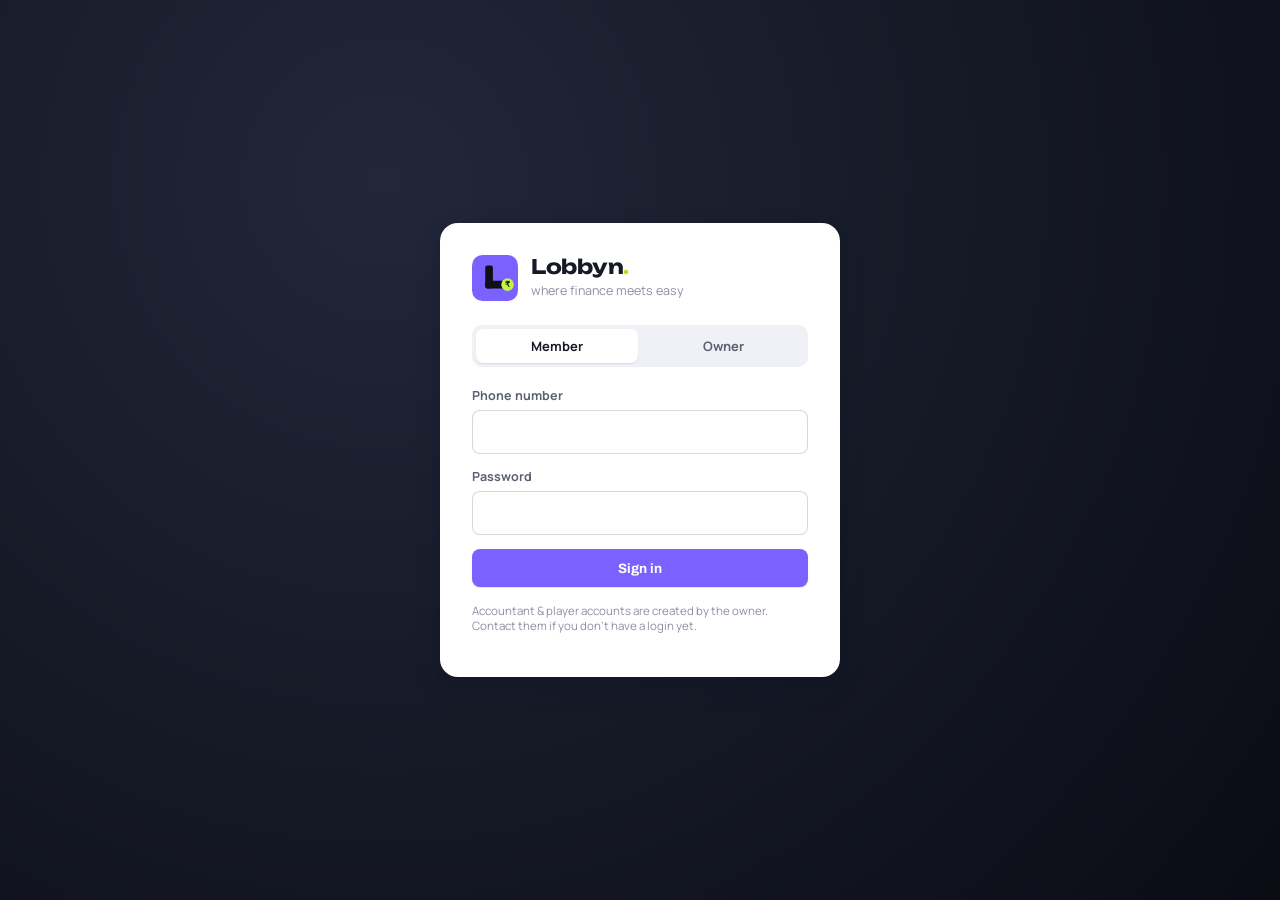
==== commit 995b42e2: "Switch member identity from email to phone + IGN Adding a member now asks for exactly ign, name, num" ====
--- a/index.html
+++ b/index.html
@@ -220,6 +220,15 @@
   label.checkbox-field { display: flex; align-items: center; gap: 8px; }
   label.checkbox-field input[type=checkbox] { width: 17px; height: 17px; min-height: 0; flex-shrink: 0; }
   label.checkbox-field .lbl { margin-bottom: 0; }
+  .ppdrop { display: flex; gap: 8px; }
+  .ppdrop-trigger {
+    flex: 1; display: flex; align-items: center; justify-content: space-between; gap: 8px;
+    background: var(--surface); border: 1px solid var(--border-strong); border-radius: 8px;
+    padding: 0 12px; height: 40px; font-size: 14px; color: var(--ink-primary); cursor: pointer;
+  }
+  .ppdrop-trigger:hover { border-color: var(--ink-secondary); }
+  .ppdrop-trigger svg { width: 15px; height: 15px; flex-shrink: 0; color: var(--ink-secondary); transition: transform 120ms ease; }
+  .ppdrop-trigger[aria-expanded="true"] svg { transform: rotate(180deg); }
   input[type=number]:disabled { opacity: .5; }
 
   .modal-backdrop {
@@ -492,8 +501,8 @@
         <button class="btn btn-primary btn-block" type="submit">Sign in as owner</button>
       </form>` : `
       <form id="memberLoginForm">
-        <label class="field"><span class="lbl">Email</span>
-          <input type="email" name="email" required autocomplete="username">
+        <label class="field"><span class="lbl">Phone number</span>
+          <input type="tel" name="phone" required autocomplete="username">
         </label>
         <label class="field"><span class="lbl">Password</span>
           <input type="password" name="password" required autocomplete="current-password">
@@ -517,10 +526,10 @@
     const btn = memForm.querySelector('button');
     btn.disabled = true;
     try {
-      const data = await rpc('member_login', { p_email: fd.get('email'), p_password: fd.get('password') });
+      const data = await rpc('member_login', { p_phone: fd.get('phone'), p_password: fd.get('password') });
       if (!data.success){
-        errEl().textContent = data.error === 'wrong_password' ? 'Incorrect email or password.'
-          : data.error === 'no_account' ? 'No account with that email.'
+        errEl().textContent = data.error === 'wrong_password' ? 'Incorrect phone number or password.'
+          : data.error === 'no_account' ? 'No account with that phone number.'
           : data.error === 'account_inactive' ? 'This account has been deactivated.'
           : data.error === 'too_many_attempts' ? 'Too many attempts — try again in a few minutes.'
           : 'Could not sign in.';
@@ -618,6 +627,7 @@
   ['slots','slots','Slots & Lobbies'],
   ['finance','finance','Finance'],
   ['analytics','analytics','Analytics'],
+  ['playersplits','wallet','Player Splits'],
   ['teams','teams','Teams'],
   ['members','members','Members'],
 ];
@@ -631,6 +641,7 @@
   ['slots','slots','Slots & Lobbies'],
   ['finance','finance','Finance'],
   ['analytics','analytics','Analytics'],
+  ['mysplit','wallet','My Split'],
 ];
 
 function renderShell(){
@@ -830,9 +841,17 @@
   });
 }
 
-function openSlotModal(slot){
+async function openSlotModal(slot){
   const isNew = !slot;
   const teamOptions = slotsData.teams.map(t => `<option value="${t.id}" ${!isNew && slot.team_id===t.id ? 'selected' : ''}>${escapeHtml(t.name)}</option>`).join('');
+  let teamPlayers = [], participants = [];
+  if (!isNew && slot.team_id){
+    [teamPlayers, participants] = await Promise.all([
+      rpc('list_team_players', { ...authTriple(), p_team_id: slot.team_id }),
+      rpc('get_slot_participants', { ...authTriple(), p_slot_id: slot.id })
+    ]);
+  }
+  const participantIds = new Set(participants.map(p => p.member_id));
   openModal(`
     <div class="modal-panel">
       <div class="modal-head"><h3>${isNew ? 'Add Slot' : 'Edit Slot'}</h3><button class="modal-close">${icon('close')}</button></div>
@@ -875,7 +894,33 @@
           <span class="lbl" id="wonPrizeLabel">Won a prize</span>
         </label>
         <label class="field"><span class="lbl" id="prizeAmountLabel">Prize amount (₹)</span><input type="number" name="prize_amount" id="prizeAmountInput" min="0" value="${slot.prize_amount || 0}" ${slot.won_prize ? '' : 'disabled'}></label>
-        ` : `<p class="hint">Match result fields can be entered once you edit this slot after it's played.</p>`}
+        <div class="field-divider"><span>Who played (split)</span></div>
+        <input type="hidden" id="participantsTeamId" value="${slot.team_id || ''}">
+        ${!slot.team_id ? `<p class="hint">Assign a team to this slot to track each player's split.</p>`
+          : teamPlayers.length ? `
+        <div id="participantsWrap">
+          <div class="ppdrop">
+            <button type="button" class="ppdrop-trigger" id="ppDropTrigger" aria-expanded="false">
+              <span id="ppDropSummary"></span>
+              <svg viewBox="0 0 24 24" fill="none" stroke="currentColor" stroke-width="2" stroke-linecap="round" stroke-linejoin="round"><path d="M6 9l6 6 6-6"/></svg>
+            </button>
+            <button type="button" class="btn btn-ghost btn-sm" id="ppSelectAll">All ${teamPlayers.length} played</button>
+          </div>
+          <div id="ppDropPanel" style="display:none;margin-top:8px;padding:10px 12px;border:1px solid var(--border);border-radius:10px">
+            <div style="display:flex;justify-content:flex-end;margin-bottom:6px">
+              <button type="button" class="btn btn-ghost btn-sm" id="ppClearAll">Clear all</button>
+            </div>
+            ${teamPlayers.map(p => `
+            <label class="field checkbox-field">
+              <input type="checkbox" name="participant" value="${p.id}" ${participantIds.has(p.id) ? 'checked' : ''}>
+              <span class="lbl">${escapeHtml(p.name)}</span>
+            </label>`).join('')}
+          </div>
+        </div>
+        <p class="hint" id="splitPreview">Only selected players share this slot's net result.</p>
+        <p class="hint" id="teamChangedHint" style="display:none">Team changed — save, then reopen this slot to set who played.</p>
+        ` : `<p class="hint">No players on this slot's team yet — add them in Members to track their split.</p>`}
+        ` : `<p class="hint">Match result and player split can be entered once you edit this slot after it's played.</p>`}
         <button class="btn btn-primary btn-block" type="submit">${isNew ? 'Create slot' : 'Save changes'}</button>
       </form>
     </div>`);
@@ -891,20 +936,88 @@
       });
       if (res.success) { toast('Slot created', 'success'); closeModal(); renderRoute(); } else toast(res.error || 'Could not create', 'error');
     } else {
+      const newTeamId = fd.get('team_id') || null;
       const ok = await rpc('update_slot', {
-        ...authTriple(), p_slot_id: slot.id, p_team_id: fd.get('team_id') || null, p_slot_date: fd.get('slot_date'),
+        ...authTriple(), p_slot_id: slot.id, p_team_id: newTeamId, p_slot_date: fd.get('slot_date'),
         p_start_time: fd.get('start_time') || '', p_end_time: fd.get('end_time') || '',
         p_lobby_type: fd.get('lobby_type'), p_cost: Number(fd.get('cost') || 0), p_status: fd.get('status'), p_notes: fd.get('notes') || '',
         p_placement: fd.get('placement') ? Number(fd.get('placement')) : null, p_points: Number(fd.get('points') || 0),
         p_won_prize: fd.get('won_prize') === 'on', p_prize_amount: Number(fd.get('prize_amount') || 0),
         p_tournament_name: fd.get('tournament_name') || ''
       });
-      if (ok) { toast('Slot updated', 'success'); closeModal(); renderRoute(); }
+      if (ok){
+        // Only push the participant checkboxes if the team is still the one they were
+        // loaded against — otherwise they reflect the old team's roster, not the new one.
+        if (newTeamId && newTeamId === document.getElementById('participantsTeamId').value){
+          const participantIds = Array.from(document.querySelectorAll('[name=participant]:checked')).map(el => el.value);
+          if (document.getElementById('participantsWrap')){
+            await rpc('owner_set_slot_participants', { ...authTriple(), p_slot_id: slot.id, p_participant_ids: participantIds });
+          }
+        }
+        toast('Slot updated', 'success'); closeModal(); renderRoute();
+      }
     }
   };
   const wonPrizeCheck = document.getElementById('wonPrizeCheck');
+  const prizeAmountInput = document.getElementById('prizeAmountInput');
+  const costInput = document.querySelector('[name=cost]');
+  const splitPreview = document.getElementById('splitPreview');
+  const teamSelect = document.querySelector('[name=team_id]');
+  const participantsWrap = document.getElementById('participantsWrap');
+  const teamChangedHint = document.getElementById('teamChangedHint');
+  const ppDropTrigger = document.getElementById('ppDropTrigger');
+  const ppDropPanel = document.getElementById('ppDropPanel');
+  const ppDropSummary = document.getElementById('ppDropSummary');
+  const ppSelectAll = document.getElementById('ppSelectAll');
+  const ppClearAll = document.getElementById('ppClearAll');
+  function updateSplitPreview(){
+    if (!splitPreview) return;
+    const cost = Number((costInput && costInput.value) || 0);
+    const prize = (wonPrizeCheck && wonPrizeCheck.checked) ? Number((prizeAmountInput && prizeAmountInput.value) || 0) : 0;
+    const checked = document.querySelectorAll('[name=participant]:checked').length;
+    if (!checked){ splitPreview.textContent = 'Select who played to preview their split.'; return; }
+    const net = prize - cost;
+    const share = net / checked;
+    const sign = share > 0 ? '+' : share < 0 ? '−' : '';
+    splitPreview.textContent = `Net ${money(net)} ÷ ${checked} player${checked > 1 ? 's' : ''} = ${sign}${money(Math.abs(share))} each`;
+  }
+  function updateParticipantSummary(){
+    if (!ppDropSummary) return;
+    const boxes = Array.from(document.querySelectorAll('[name=participant]'));
+    const checked = boxes.filter(b => b.checked);
+    if (!checked.length){ ppDropSummary.textContent = 'Select who played'; return; }
+    if (checked.length === boxes.length){ ppDropSummary.textContent = `All ${boxes.length} played`; return; }
+    const names = checked.map(b => b.closest('label').querySelector('.lbl').textContent);
+    ppDropSummary.textContent = names.length <= 2 ? names.join(', ') : `${names.length} players — ${names.slice(0,1).join(', ')} +${names.length - 1}`;
+  }
+  function onParticipantsChanged(){ updateSplitPreview(); updateParticipantSummary(); }
   if (wonPrizeCheck) wonPrizeCheck.onchange = () => {
-    document.getElementById('prizeAmountInput').disabled = !wonPrizeCheck.checked;
+    prizeAmountInput.disabled = !wonPrizeCheck.checked;
+    updateSplitPreview();
+  };
+  if (costInput) costInput.oninput = updateSplitPreview;
+  if (prizeAmountInput) prizeAmountInput.oninput = updateSplitPreview;
+  document.querySelectorAll('[name=participant]').forEach(cb => cb.onchange = onParticipantsChanged);
+  updateSplitPreview();
+  updateParticipantSummary();
+  if (ppDropTrigger) ppDropTrigger.onclick = () => {
+    const open = ppDropPanel.style.display !== 'none';
+    ppDropPanel.style.display = open ? 'none' : '';
+    ppDropTrigger.setAttribute('aria-expanded', String(!open));
+  };
+  if (ppSelectAll) ppSelectAll.onclick = () => {
+    document.querySelectorAll('[name=participant]').forEach(cb => cb.checked = true);
+    onParticipantsChanged();
+  };
+  if (ppClearAll) ppClearAll.onclick = () => {
+    document.querySelectorAll('[name=participant]').forEach(cb => cb.checked = false);
+    onParticipantsChanged();
+  };
+  if (teamSelect && teamChangedHint) teamSelect.onchange = () => {
+    const changed = teamSelect.value !== document.getElementById('participantsTeamId').value;
+    if (participantsWrap) participantsWrap.style.display = changed ? 'none' : '';
+    if (splitPreview) splitPreview.style.display = changed ? 'none' : '';
+    teamChangedHint.style.display = changed ? '' : 'none';
   };
 
   const lobbyTypeSelect = document.getElementById('lobbyTypeSelect');
@@ -1283,11 +1396,13 @@
   const rows = members.map(m => `
     <tr>
       <td>${escapeHtml(m.name)}</td>
-      <td>${escapeHtml(m.email)}</td>
+      <td>${escapeHtml(m.ign || '—')}</td>
       <td><span class="pill pill-${m.role}">${roleLabel(m.role)}</span></td>
       <td>${escapeHtml(m.team_name || '—')}</td>
       <td><span class="pill pill-${m.active ? 'active' : 'inactive'}">${m.active ? 'Active' : 'Inactive'}</span></td>
+      <td class="num">${m.role === 'player' ? `<span class="pill pill-${m.pp_balance >= 0 ? 'income' : 'expense'}">${m.pp_balance >= 0 ? '+' : '−'}${money(Math.abs(m.pp_balance))}</span>` : '—'}</td>
       <td style="text-align:right;white-space:nowrap">
+        ${m.role === 'player' ? `<button class="btn btn-ghost btn-sm" data-view-pp="${m.id}">${icon('wallet')}</button>` : ''}
         <button class="btn btn-ghost btn-sm" data-edit-mem="${m.id}">${icon('edit')}</button>
         <button class="btn btn-ghost btn-sm" data-reset-mem="${m.id}">${icon('key')}</button>
         <button class="btn btn-ghost btn-sm" data-del-mem="${m.id}">${icon('trash')}</button>
@@ -1300,8 +1415,8 @@
   </div>
   <div class="card table-card">
     <div class="table-wrap"><table>
-      <thead><tr><th>Name</th><th>Email</th><th>Role</th><th>Team</th><th>Status</th><th></th></tr></thead>
-      <tbody>${rows || '<tr class="empty-row"><td colspan="6">No members yet.</td></tr>'}</tbody>
+      <thead><tr><th>Name</th><th>IGN</th><th>Role</th><th>Team</th><th>Status</th><th>Split</th><th></th></tr></thead>
+      <tbody>${rows || '<tr class="empty-row"><td colspan="7">No members yet.</td></tr>'}</tbody>
     </table></div>
   </div>`;
 }
@@ -1310,6 +1425,7 @@
   document.getElementById('addMemBtn').onclick = () => openMemberModal(null);
   document.querySelectorAll('[data-edit-mem]').forEach(b => b.onclick = () => openMemberModal(membersPageData.find(m => m.id === b.dataset.editMem)));
   document.querySelectorAll('[data-reset-mem]').forEach(b => b.onclick = () => openResetPasswordModal(b.dataset.resetMem));
+  document.querySelectorAll('[data-view-pp]').forEach(b => b.onclick = () => openMemberPpModal(membersPageData.find(m => m.id === b.dataset.viewPp)));
   document.querySelectorAll('[data-del-mem]').forEach(b => b.onclick = async () => {
     if (!confirm('Delete this member account? This cannot be undone.')) return;
     const ok = await rpc('owner_delete_member', { p_passcode: session.passcode, p_member_id: b.dataset.delMem });
@@ -1324,21 +1440,20 @@
     <div class="modal-panel">
       <div class="modal-head"><h3>${isNew ? 'Add Member' : 'Edit Member'}</h3><button class="modal-close">${icon('close')}</button></div>
       <form id="memForm">
+        <label class="field"><span class="lbl">IGN</span><input type="text" name="ign" required placeholder="In-game name" value="${isNew ? '' : escapeHtml(member.ign || '')}"></label>
         <label class="field"><span class="lbl">Name</span><input type="text" name="name" required value="${isNew ? '' : escapeHtml(member.name)}"></label>
-        <label class="field"><span class="lbl">Email</span><input type="email" name="email" required ${isNew ? '' : 'readonly'} value="${isNew ? '' : escapeHtml(member.email)}"></label>
-        <label class="field"><span class="lbl">Phone</span><input type="tel" name="phone" value="${isNew ? '' : escapeHtml(member.phone || '')}"></label>
+        <label class="field"><span class="lbl">Number</span><input type="tel" name="phone" required value="${isNew ? '' : escapeHtml(member.phone || '')}"></label>
         <label class="field"><span class="lbl">Role</span>
           <select name="role">
             <option value="player" ${!isNew && member.role==='player' ? 'selected' : ''}>Player (view only)</option>
             <option value="accountant" ${!isNew && member.role==='accountant' ? 'selected' : ''}>Accountant (edit)</option>
           </select>
         </label>
-        <label class="field"><span class="lbl">Team</span>
+        ${!isNew ? `<label class="field"><span class="lbl">Team</span>
           <select name="team_id"><option value="">— None —</option>${teamOptions}</select>
         </label>
-        ${isNew ? `<label class="field"><span class="lbl">Initial password</span><input type="text" name="password" required></label>
-        <p class="hint" style="margin-top:-10px;margin-bottom:14px">Shown only once here — copy it and share with them directly.</p>` : ''}
-        ${!isNew ? `<label class="field"><span class="lbl">Status</span><select name="active"><option value="true" ${member.active ? 'selected' : ''}>Active</option><option value="false" ${!member.active ? 'selected' : ''}>Inactive</option></select></label>` : ''}
+        <label class="field"><span class="lbl">Status</span><select name="active"><option value="true" ${member.active ? 'selected' : ''}>Active</option><option value="false" ${!member.active ? 'selected' : ''}>Inactive</option></select></label>` : `
+        <p class="hint" style="margin-top:-10px">Team can be assigned after creation, from this same Edit form. A temporary password is generated for you to share.</p>`}
         <button class="btn btn-primary btn-block" type="submit">${isNew ? 'Create member' : 'Save changes'}</button>
       </form>
     </div>`);
@@ -1347,18 +1462,33 @@
     const fd = new FormData(e.target);
     if (isNew){
       const res = await rpc('owner_create_member', {
-        p_passcode: session.passcode, p_name: fd.get('name'), p_email: fd.get('email'), p_phone: fd.get('phone') || '',
-        p_password: fd.get('password'), p_role: fd.get('role'), p_team_id: fd.get('team_id') || null
+        p_passcode: session.passcode, p_name: fd.get('name'), p_ign: fd.get('ign'), p_phone: fd.get('phone'), p_role: fd.get('role')
       });
-      if (res.success) { toast('Member created', 'success'); closeModal(); renderRoute(); } else toast(res.error || 'Could not create', 'error');
+      if (res.success) { closeModal(); renderRoute(); openTempPasswordModal(res.password); }
+      else toast(res.error || 'Could not create', 'error');
     } else {
       const ok = await rpc('owner_update_member', {
-        p_passcode: session.passcode, p_member_id: member.id, p_name: fd.get('name'), p_phone: fd.get('phone') || '',
+        p_passcode: session.passcode, p_member_id: member.id, p_name: fd.get('name'), p_ign: fd.get('ign'), p_phone: fd.get('phone') || '',
         p_role: fd.get('role'), p_team_id: fd.get('team_id') || null, p_active: fd.get('active') === 'true'
       });
       if (ok) { toast('Member updated', 'success'); closeModal(); renderRoute(); }
     }
   };
+}
+
+function openTempPasswordModal(password){
+  openModal(`
+    <div class="modal-panel">
+      <div class="modal-head"><h3>Member created</h3><button class="modal-close">${icon('close')}</button></div>
+      <p class="hint" style="margin-top:-6px">Temporary password — copy it and share it with them now. It won't be shown again; reset it later from the key icon if needed.</p>
+      <div style="display:flex;gap:8px;align-items:center;margin:14px 0 4px">
+        <div style="flex:1;font-family:monospace;font-size:17px;letter-spacing:0.04em;padding:10px 12px;background:var(--surface-sunken);border-radius:8px;border:1px solid var(--border)">${escapeHtml(password)}</div>
+        <button class="btn btn-secondary btn-sm" id="copyTempPass">Copy</button>
+      </div>
+      <button class="btn btn-primary btn-block" id="doneTempPass" style="margin-top:16px">Done</button>
+    </div>`);
+  document.getElementById('copyTempPass').onclick = () => { navigator.clipboard.writeText(password); toast('Copied', 'success'); };
+  document.getElementById('doneTempPass').onclick = closeModal;
 }
 
 function openResetPasswordModal(memberId){
@@ -1379,6 +1509,80 @@
 }
 
 // ============================================================
+// Player split (PP) — a player's own view, and the owner/accountant audit modal
+// ============================================================
+function ppBreakdownHtml(pp){
+  const rows = pp.breakdown.map(b => `
+    <tr>
+      <td>${fmtDate(b.slot_date)}</td>
+      <td>${escapeHtml(b.team_name || '—')}</td>
+      <td>${escapeHtml(b.lobby_type === 'tournament' && b.tournament_name ? b.tournament_name : statusLabel(b.lobby_type))}</td>
+      <td class="num"><span class="pill pill-${b.share_amount >= 0 ? 'income' : 'expense'}">${b.share_amount >= 0 ? '+' : '−'}${money(Math.abs(b.share_amount))}</span></td>
+    </tr>`).join('');
+  return `
+  <div class="table-wrap"><table>
+    <thead><tr><th>Date</th><th>Team</th><th>Lobby</th><th>Share</th></tr></thead>
+    <tbody>${rows || `<tr class="empty-row"><td colspan="4">No played slots recorded yet.</td></tr>`}</tbody>
+  </table></div>`;
+}
+
+async function renderMySplit(){
+  const pp = await rpc('get_member_pp', authTriple());
+  return `
+  <div class="grid grid-4" style="margin-bottom:16px">
+    <div class="card stat-tile">
+      <div class="icon-badge">${icon('wallet')}</div>
+      <div class="label">Your Split Balance</div>
+      <div class="value num">${money(pp.balance)}</div>
+    </div>
+  </div>
+  <div class="card table-card">${ppBreakdownHtml(pp)}</div>`;
+}
+
+async function openMemberPpModal(member){
+  const pp = await rpc('get_member_pp', { ...authTriple(), p_target_member_id: member.id });
+  openModal(`
+    <div class="modal-panel">
+      <div class="modal-head"><h3>${escapeHtml(member.name)}'s split</h3><button class="modal-close">${icon('close')}</button></div>
+      <p class="hint" style="margin-top:-6px">Balance: <strong>${money(pp.balance)}</strong></p>
+      <div class="card table-card" style="box-shadow:none;border:1px solid var(--border)">${ppBreakdownHtml(pp)}</div>
+    </div>`);
+}
+
+// ============================================================
+// Player Splits (owner) — every player's running PP balance in one place
+// ============================================================
+let playerSplitsData = [];
+
+async function renderPlayerSplits(){
+  const members = await rpc('owner_list_members', { p_passcode: session.passcode });
+  const players = members.filter(m => m.role === 'player');
+  playerSplitsData = players;
+  const rows = players.map(m => `
+    <tr>
+      <td>${escapeHtml(m.name)}</td>
+      <td>${escapeHtml(m.team_name || '—')}</td>
+      <td><span class="pill pill-${m.active ? 'active' : 'inactive'}">${m.active ? 'Active' : 'Inactive'}</span></td>
+      <td class="num"><span class="pill pill-${m.pp_balance >= 0 ? 'income' : 'expense'}">${m.pp_balance >= 0 ? '+' : '−'}${money(Math.abs(m.pp_balance))}</span></td>
+      <td style="text-align:right"><button class="btn btn-ghost btn-sm" data-view-split="${m.id}">${icon('wallet')} View</button></td>
+    </tr>`).join('');
+  return `
+  <div class="section-head">
+    <h2>Player Splits</h2>
+  </div>
+  <div class="card table-card">
+    <div class="table-wrap"><table>
+      <thead><tr><th>Player</th><th>Team</th><th>Status</th><th>Balance</th><th></th></tr></thead>
+      <tbody>${rows || `<tr class="empty-row"><td colspan="5">No player accounts yet — add one from Members.</td></tr>`}</tbody>
+    </table></div>
+  </div>`;
+}
+
+function bindPlayerSplits(){
+  document.querySelectorAll('[data-view-split]').forEach(b => b.onclick = () => openMemberPpModal(playerSplitsData.find(m => m.id === b.dataset.viewSplit)));
+}
+
+// ============================================================
 // Routes
 // ============================================================
 const ROUTES = {
@@ -1386,8 +1590,10 @@
   slots: { title: () => 'Slots & Lobbies', sub: () => 'Purchased scrim/tournament slots by team', render: renderSlots, bind: bindSlots },
   finance: { title: () => 'Finance', sub: () => 'Income, expenses & balance', render: renderFinance, bind: bindFinance },
   analytics: { title: () => 'Analytics', sub: () => 'Lobby performance & suggested cost range', render: renderAnalytics, bind: bindAnalytics },
+  playersplits: { title: () => 'Player Splits', sub: () => 'Every player\'s running balance from tournament results', render: renderPlayerSplits, bind: bindPlayerSplits },
   teams: { title: () => 'Teams', sub: () => 'Rosters in the org', render: renderTeams, bind: bindTeams },
   members: { title: () => 'Members', sub: () => 'Accountant & player accounts', render: renderMembers, bind: bindMembers },
+  mysplit: { title: () => 'My Split', sub: () => 'Your share of each tournament\'s result', render: renderMySplit },
 };
 
 document.addEventListener('DOMContentLoaded', render);
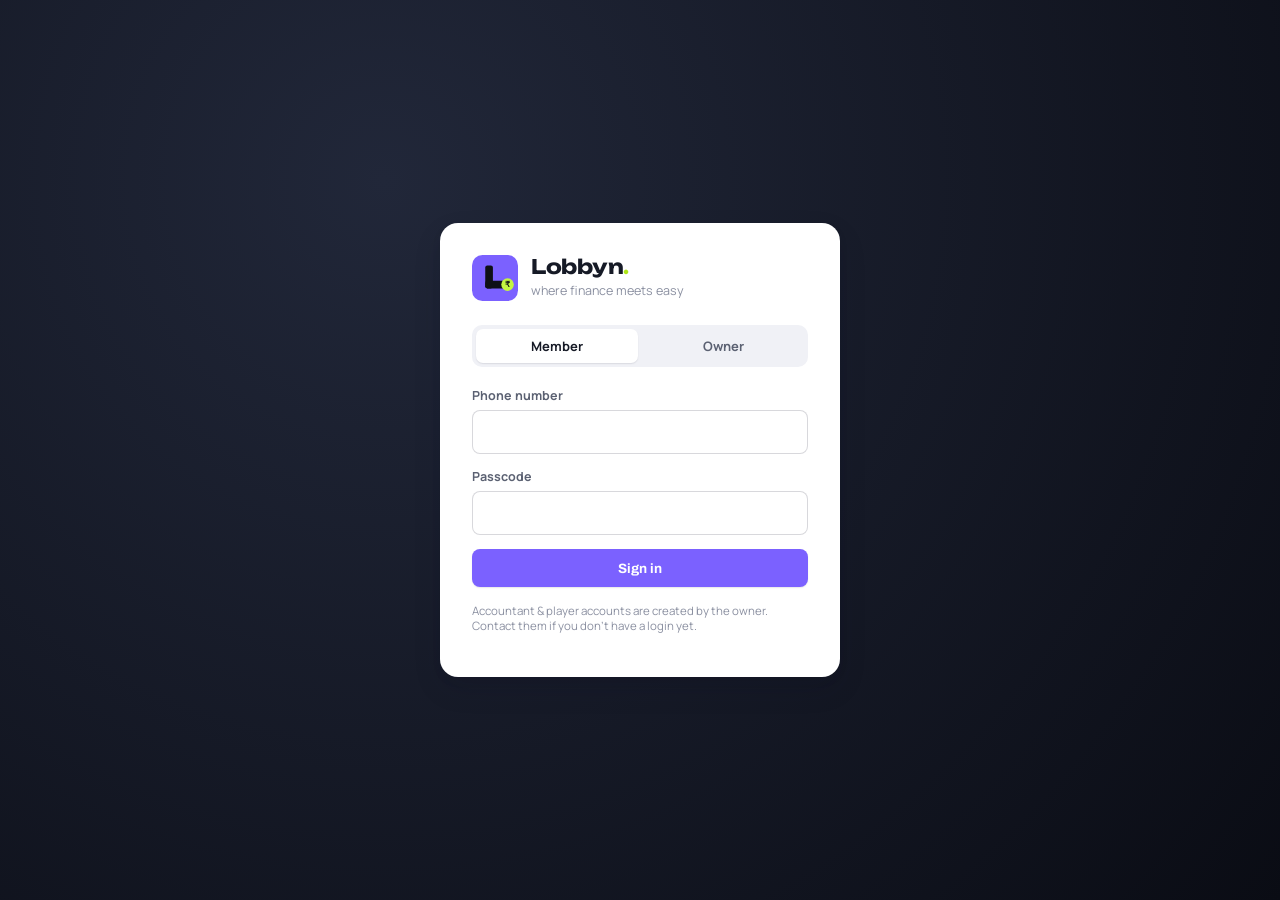
==== commit b939a1b7: "Let owner set the member passcode directly instead of auto-generating one Add Member now has a Passc" ====
--- a/index.html
+++ b/index.html
@@ -504,7 +504,7 @@
         <label class="field"><span class="lbl">Phone number</span>
           <input type="tel" name="phone" required autocomplete="username">
         </label>
-        <label class="field"><span class="lbl">Password</span>
+        <label class="field"><span class="lbl">Passcode</span>
           <input type="password" name="password" required autocomplete="current-password">
         </label>
         <div id="loginError" class="error-text" style="display:none"></div>
@@ -528,7 +528,7 @@
     try {
       const data = await rpc('member_login', { p_phone: fd.get('phone'), p_password: fd.get('password') });
       if (!data.success){
-        errEl().textContent = data.error === 'wrong_password' ? 'Incorrect phone number or password.'
+        errEl().textContent = data.error === 'wrong_password' ? 'Incorrect phone number or passcode.'
           : data.error === 'no_account' ? 'No account with that phone number.'
           : data.error === 'account_inactive' ? 'This account has been deactivated.'
           : data.error === 'too_many_attempts' ? 'Too many attempts — try again in a few minutes.'
@@ -1449,11 +1449,12 @@
             <option value="accountant" ${!isNew && member.role==='accountant' ? 'selected' : ''}>Accountant (edit)</option>
           </select>
         </label>
-        ${!isNew ? `<label class="field"><span class="lbl">Team</span>
+        ${isNew ? `<label class="field"><span class="lbl">Passcode</span><input type="text" name="password" required></label>
+        <p class="hint" style="margin-top:-10px;margin-bottom:14px">Set this yourself and share it with them directly. Team can be assigned after creation, from this same Edit form.</p>` : `
+        <label class="field"><span class="lbl">Team</span>
           <select name="team_id"><option value="">— None —</option>${teamOptions}</select>
         </label>
-        <label class="field"><span class="lbl">Status</span><select name="active"><option value="true" ${member.active ? 'selected' : ''}>Active</option><option value="false" ${!member.active ? 'selected' : ''}>Inactive</option></select></label>` : `
-        <p class="hint" style="margin-top:-10px">Team can be assigned after creation, from this same Edit form. A temporary password is generated for you to share.</p>`}
+        <label class="field"><span class="lbl">Status</span><select name="active"><option value="true" ${member.active ? 'selected' : ''}>Active</option><option value="false" ${!member.active ? 'selected' : ''}>Inactive</option></select></label>`}
         <button class="btn btn-primary btn-block" type="submit">${isNew ? 'Create member' : 'Save changes'}</button>
       </form>
     </div>`);
@@ -1462,9 +1463,10 @@
     const fd = new FormData(e.target);
     if (isNew){
       const res = await rpc('owner_create_member', {
-        p_passcode: session.passcode, p_name: fd.get('name'), p_ign: fd.get('ign'), p_phone: fd.get('phone'), p_role: fd.get('role')
+        p_passcode: session.passcode, p_name: fd.get('name'), p_ign: fd.get('ign'), p_phone: fd.get('phone'),
+        p_password: fd.get('password'), p_role: fd.get('role')
       });
-      if (res.success) { closeModal(); renderRoute(); openTempPasswordModal(res.password); }
+      if (res.success) { toast('Member created', 'success'); closeModal(); renderRoute(); }
       else toast(res.error || 'Could not create', 'error');
     } else {
       const ok = await rpc('owner_update_member', {
@@ -1476,35 +1478,20 @@
   };
 }
 
-function openTempPasswordModal(password){
-  openModal(`
-    <div class="modal-panel">
-      <div class="modal-head"><h3>Member created</h3><button class="modal-close">${icon('close')}</button></div>
-      <p class="hint" style="margin-top:-6px">Temporary password — copy it and share it with them now. It won't be shown again; reset it later from the key icon if needed.</p>
-      <div style="display:flex;gap:8px;align-items:center;margin:14px 0 4px">
-        <div style="flex:1;font-family:monospace;font-size:17px;letter-spacing:0.04em;padding:10px 12px;background:var(--surface-sunken);border-radius:8px;border:1px solid var(--border)">${escapeHtml(password)}</div>
-        <button class="btn btn-secondary btn-sm" id="copyTempPass">Copy</button>
-      </div>
-      <button class="btn btn-primary btn-block" id="doneTempPass" style="margin-top:16px">Done</button>
-    </div>`);
-  document.getElementById('copyTempPass').onclick = () => { navigator.clipboard.writeText(password); toast('Copied', 'success'); };
-  document.getElementById('doneTempPass').onclick = closeModal;
-}
-
 function openResetPasswordModal(memberId){
   openModal(`
     <div class="modal-panel">
-      <div class="modal-head"><h3>Reset password</h3><button class="modal-close">${icon('close')}</button></div>
+      <div class="modal-head"><h3>Reset passcode</h3><button class="modal-close">${icon('close')}</button></div>
       <form id="resetForm">
-        <label class="field"><span class="lbl">New password</span><input type="text" name="password" required></label>
-        <button class="btn btn-primary btn-block" type="submit">Reset password</button>
+        <label class="field"><span class="lbl">New passcode</span><input type="text" name="password" required></label>
+        <button class="btn btn-primary btn-block" type="submit">Reset passcode</button>
       </form>
     </div>`);
   document.getElementById('resetForm').onsubmit = async (e) => {
     e.preventDefault();
     const fd = new FormData(e.target);
     const ok = await rpc('owner_reset_member_password', { p_passcode: session.passcode, p_member_id: memberId, p_new_password: fd.get('password') });
-    if (ok) { toast('Password reset', 'success'); closeModal(); }
+    if (ok) { toast('Passcode reset', 'success'); closeModal(); }
   };
 }
 
